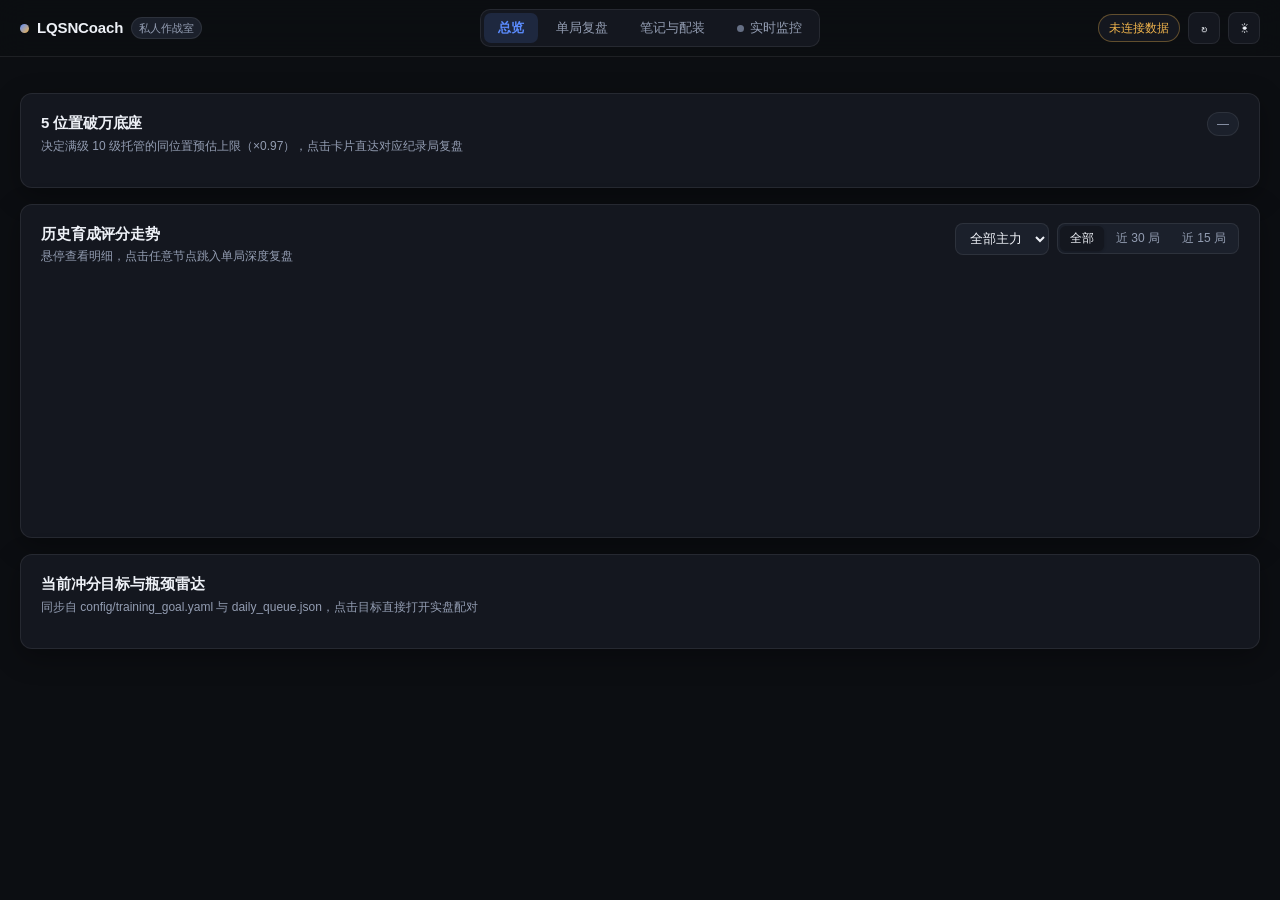
==== dashboard/index.html @ 4071986d "feat: initial public release of HoopCoach v0.10.1" ====
<!DOCTYPE html>
<html lang="zh-CN" data-theme="dark">
<head>
  <meta charset="UTF-8" />
  <meta name="viewport" content="width=device-width, initial-scale=1.0" />
  <meta name="color-scheme" content="dark light" />
  <script>
    (function () {
      try {
        var t = localStorage.getItem("lqsn_dash_theme_v1");
        if (t === "light" || t === "dark") {
          document.documentElement.setAttribute("data-theme", t);
        }
      } catch (_) {}
    })();
  </script>
  <title>LQSNCoach · 私人作战室</title>
  <link rel="icon" href="data:image/svg+xml,<svg xmlns='http://www.w3.org/2000/svg' viewBox='0 0 32 32'><circle cx='16' cy='16' r='14' fill='%235b8cff'/><text x='16' y='21' text-anchor='middle' font-size='16' fill='white'>🏀</text></svg>" />
  <link rel="stylesheet" href="css/style.css" />
</head>
<body>
  <header class="topbar">
    <div class="topbar-inner">
      <div class="brand">
        <span class="brand-dot" aria-hidden="true"></span>
        <span class="brand-title">LQSNCoach</span>
        <span class="brand-tag">私人作战室</span>
      </div>

      <nav class="main-nav" role="tablist" aria-label="主视图导航">
        <button class="nav-btn active" data-view="overview" role="tab" aria-selected="true" type="button">总览</button>
        <button class="nav-btn" data-view="runs" role="tab" aria-selected="false" type="button">单局复盘</button>
        <button class="nav-btn" data-view="box" role="tab" aria-selected="false" type="button">笔记与配装</button>
        <button class="nav-btn" data-view="live" role="tab" aria-selected="false" type="button">
          <span class="live-indicator" id="nav-live-dot"></span>实时监控
        </button>
      </nav>

      <div class="topbar-actions">
        <span class="conn-badge" id="conn-badge">连接中…</span>
        <button id="btn-refresh-all" class="icon-btn" type="button" title="重新加载本地归档与快照">↻</button>
        <button id="btn-theme" class="icon-btn" type="button" title="切换深色/浅色主题">☀</button>
      </div>
    </div>
  </header>

  <main class="container">
    <!-- ==================== 视图 1：总览 ==================== -->
    <section id="view-overview" class="view-panel active">
      <div class="kpi-grid" id="overview-kpis"></div>

      <section class="panel">
        <div class="panel-head">
          <div>
            <h2 class="panel-title">5 位置破万底座</h2>
            <p class="panel-sub">决定满级 10 级托管的同位置预估上限（×0.97），点击卡片直达对应纪录局复盘</p>
          </div>
          <span class="pill" id="pos-10k-summary">—</span>
        </div>
        <div class="pos-grid" id="overview-positions"></div>
      </section>

      <section class="panel">
        <div class="panel-head">
          <div>
            <h2 class="panel-title">历史育成评分走势</h2>
            <p class="panel-sub">悬停查看明细，点击任意节点跳入单局深度复盘</p>
          </div>
          <div class="head-controls">
            <select id="trend-char-filter" class="ctrl-select">
              <option value="">全部主力</option>
            </select>
            <div class="seg" id="trend-range-seg">
              <button type="button" class="seg-btn active" data-limit="0">全部</button>
              <button type="button" class="seg-btn" data-limit="30">近 30 局</button>
              <button type="button" class="seg-btn" data-limit="15">近 15 局</button>
            </div>
          </div>
        </div>
        <div class="chart-wrap" id="trend-chart-wrap">
          <div id="trend-chart"></div>
          <div id="trend-tooltip" class="chart-tooltip hidden"></div>
        </div>
      </section>

      <section class="panel">
        <div class="panel-head">
          <div>
            <h2 class="panel-title">当前冲分目标与瓶颈雷达</h2>
            <p class="panel-sub">同步自 config/training_goal.yaml 与 daily_queue.json，点击目标直接打开实盘配对</p>
          </div>
          <span class="panel-sub" id="overview-updated"></span>
        </div>
        <div id="overview-warnings"></div>
        <div class="goal-grid" id="overview-bottlenecks"></div>
      </section>
    </section>

    <!-- ==================== 视图 2：单局复盘 ==================== -->
    <section id="view-runs" class="view-panel">
      <div class="runs-layout">
        <aside class="panel runs-sidebar">
          <div class="sidebar-filters">
            <input id="run-search" class="ctrl-input" type="search" placeholder="搜主力、阵容或日期…" />
            <div class="filter-inline">
              <select id="run-char-filter" class="ctrl-select grow">
                <option value="">全部角色</option>
              </select>
              <label class="chk-pill">
                <input type="checkbox" id="run-only-10k" />
                <span>破万</span>
              </label>
            </div>
            <div class="compare-bar" id="compare-bar">
              <span class="hint" id="compare-hint">勾选 2 局可开启左右对比</span>
              <button id="btn-clear-compare" class="link-btn hidden" type="button">清空对比</button>
            </div>
          </div>
          <div class="runs-list" id="runs-list"></div>
        </aside>

        <div class="runs-main" id="runs-detail-area">
          <div class="panel empty-state">从左侧选择一局战绩开始复盘</div>
        </div>
      </div>
    </section>

    <!-- ==================== 视图 3：我的笔记库 & 实盘配装 ==================== -->
    <section id="view-box" class="view-panel">
      <section class="panel">
        <div class="panel-head">
          <div>
            <h2 class="panel-title">实盘开局配对器</h2>
            <p class="panel-sub">直接读取你本地抓到的自备笔记、好友可借笔记与 7 张自有 SSR 真实练度（调用 note_advisor / equipment_advisor 真值）</p>
          </div>
          <div class="head-controls">
            <select id="planner-char-select" class="ctrl-select"></select>
            <div class="seg" id="planner-mode-seg">
              <button type="button" class="seg-btn active" data-mode="score">冲评分</button>
              <button type="button" class="seg-btn" data-mode="pvp_22">PVP 2+2</button>
              <button type="button" class="seg-btn" data-mode="pvp_31">PVP 3+1</button>
            </div>
            <select id="planner-focus-select" class="ctrl-select">
              <option value="">无偏科</option>
              <option value="投射">偏投射</option>
              <option value="弹跳">偏弹跳</option>
              <option value="防守">偏防守</option>
              <option value="体能">偏体能</option>
              <option value="运控">偏运控</option>
              <option value="意识">偏意识</option>
            </select>
          </div>
        </div>

        <div id="planner-char-banner" class="char-banner"></div>

        <div class="planner-grid">
          <div class="planner-col">
            <div class="sub-head">
              <h3 class="sub-title">真实笔记配对</h3>
              <div class="seg" id="planner-note-tab">
                <button type="button" class="seg-btn active" data-ntab="borrow">含好友借用</button>
                <button type="button" class="seg-btn" data-ntab="own">纯自备</button>
                <button type="button" class="seg-btn" data-ntab="breeder">同位种马</button>
              </div>
            </div>
            <div id="planner-notes-body"></div>
          </div>

          <div class="planner-col">
            <div class="sub-head">
              <h3 class="sub-title">器材配装方案</h3>
              <div class="seg" id="planner-equip-tab">
                <button type="button" class="seg-btn active" data-etab="owned">实盘 4+借1</button>
                <button type="button" class="seg-btn" data-etab="bis">理论顶配</button>
              </div>
            </div>
            <div id="planner-equips-body"></div>
          </div>
        </div>
      </section>

      <section class="panel">
        <div class="panel-head">
          <div class="seg" id="box-sub-seg">
            <button type="button" class="seg-btn active" data-btab="gap">主力彩笔记缺口墙</button>
            <button type="button" class="seg-btn" data-btab="own_notes">我的自备笔记</button>
            <button type="button" class="seg-btn" data-btab="bor_notes">好友可借笔记</button>
            <button type="button" class="seg-btn" data-btab="equips">我的 SSR 器材池</button>
          </div>
          <div class="head-controls">
            <input id="box-search" class="ctrl-input" type="search" placeholder="筛选角色、好友或词条…" />
          </div>
        </div>
        <div id="box-sub-body"></div>
      </section>
    </section>

    <!-- ==================== 视图 4：后台挂机实时监控 ==================== -->
    <section id="view-live" class="view-panel">
      <section class="panel live-header-panel">
        <div class="live-status-row">
          <div class="live-status-left">
            <span class="status-dot" id="live-status-dot"></span>
            <div>
              <div class="live-status-title" id="live-status-label">正在连接实时日志…</div>
              <div class="panel-sub" id="live-status-meta">—</div>
            </div>
          </div>
          <div class="head-controls">
            <div class="proc-badges" id="live-proc-badges"></div>
            <div class="seg" id="live-poll-seg">
              <button type="button" class="seg-btn active" data-ms="2500">2.5s</button>
              <button type="button" class="seg-btn" data-ms="5000">5s</button>
              <button type="button" class="seg-btn" data-ms="0">暂停</button>
            </div>
            <button id="btn-live-now" class="action-btn" type="button">立即刷新</button>
          </div>
        </div>
      </section>

      <div id="live-main-body"></div>
    </section>
  </main>

  <script src="data/snapshot.js" defer></script>
  <script src="js/app.js" defer></script>
</body>
</html>
---- dashboard/css/style.css ----
/* ==========================================================================
   LQSNCoach 私人作战室 — 极简高可读数据仪表盘样式
   设计原则：克制留白、清晰层级、等宽数字对齐、低视觉疲劳
   ========================================================================== */

:root,
[data-theme="dark"] {
  --bg: #0c0e12;
  --surface: #14171f;
  --surface-2: #1b202b;
  --surface-hover: #222836;
  --border: rgba(255, 255, 255, 0.08);
  --border-strong: rgba(255, 255, 255, 0.16);
  --text: #eef1f7;
  --text-muted: #939db2;
  --text-dim: #656f84;
  --accent: #5b8cff;
  --accent-soft: rgba(91, 140, 255, 0.14);
  --green: #38c97a;
  --green-soft: rgba(56, 201, 122, 0.14);
  --gold: #f0b44c;
  --gold-soft: rgba(240, 180, 76, 0.16);
  --red: #ef6461;
  --red-soft: rgba(239, 100, 97, 0.15);
  --purple: #b484ff;
  --purple-soft: rgba(180, 132, 255, 0.15);
  --shadow: 0 8px 28px rgba(0, 0, 0, 0.32);
  --radius: 12px;
  --radius-sm: 8px;
}

[data-theme="light"] {
  --bg: #f4f6fa;
  --surface: #ffffff;
  --surface-2: #f0f3f8;
  --surface-hover: #e7ecf5;
  --border: rgba(15, 23, 42, 0.08);
  --border-strong: rgba(15, 23, 42, 0.16);
  --text: #111827;
  --text-muted: #526077;
  --text-dim: #8491a6;
  --accent: #3567e6;
  --accent-soft: rgba(53, 103, 230, 0.11);
  --green: #169c55;
  --green-soft: rgba(22, 156, 85, 0.12);
  --gold: #c68214;
  --gold-soft: rgba(198, 130, 20, 0.13);
  --red: #d94141;
  --red-soft: rgba(217, 65, 65, 0.12);
  --purple: #7c4ddb;
  --purple-soft: rgba(124, 77, 219, 0.12);
  --shadow: 0 4px 18px rgba(15, 23, 42, 0.06);
}

* {
  box-sizing: border-box;
}

html, body {
  margin: 0;
  padding: 0;
  background: var(--bg);
  color: var(--text);
  font-family: -apple-system, BlinkMacSystemFont, "Inter", "Noto Sans SC", "PingFang SC", "Microsoft YaHei", sans-serif;
  font-size: 14px;
  line-height: 1.5;
  -webkit-font-smoothing: antialiased;
}

.num, .kpi-val, .score-num, .stat-num, table td {
  font-variant-numeric: tabular-nums;
}

.hidden {
  display: none !important;
}

/* ---------- 顶部导航栏 ---------- */
.topbar {
  position: sticky;
  top: 0;
  z-index: 40;
  background: color-mix(in srgb, var(--bg) 86%, transparent);
  backdrop-filter: blur(14px);
  border-bottom: 1px solid var(--border);
}

.topbar-inner {
  max-width: 1360px;
  margin: 0 auto;
  padding: 0 20px;
  height: 56px;
  display: flex;
  align-items: center;
  justify-content: space-between;
  gap: 16px;
}

.brand {
  display: flex;
  align-items: center;
  gap: 8px;
  font-weight: 700;
  letter-spacing: -0.01em;
}

.brand-dot {
  width: 9px;
  height: 9px;
  border-radius: 50%;
  background: linear-gradient(135deg, var(--accent), var(--gold));
}

.brand-title {
  font-size: 15px;
}

.brand-tag {
  font-size: 11px;
  font-weight: 500;
  color: var(--text-muted);
  background: var(--surface-2);
  border: 1px solid var(--border);
  padding: 2px 7px;
  border-radius: 999px;
}

.main-nav {
  display: flex;
  align-items: center;
  gap: 4px;
  background: var(--surface);
  border: 1px solid var(--border);
  padding: 3px;
  border-radius: 10px;
}

.nav-btn {
  appearance: none;
  border: 0;
  background: transparent;
  color: var(--text-muted);
  font-size: 13px;
  font-weight: 500;
  padding: 6px 14px;
  border-radius: 7px;
  cursor: pointer;
  display: inline-flex;
  align-items: center;
  gap: 6px;
  transition: background 0.15s, color 0.15s;
}

.nav-btn:hover {
  color: var(--text);
  background: var(--surface-2);
}

.nav-btn.active {
  background: var(--accent-soft);
  color: var(--accent);
  font-weight: 600;
}

.live-indicator {
  width: 7px;
  height: 7px;
  border-radius: 50%;
  background: var(--text-dim);
}

.live-indicator.online {
  background: var(--green);
  box-shadow: 0 0 0 3px var(--green-soft);
}

.live-indicator.idle {
  background: var(--gold);
}

.topbar-actions {
  display: flex;
  align-items: center;
  gap: 8px;
}

.conn-badge {
  font-size: 12px;
  color: var(--text-muted);
  background: var(--surface);
  border: 1px solid var(--border);
  padding: 4px 10px;
  border-radius: 999px;
}

.conn-badge.ok {
  color: var(--green);
  border-color: color-mix(in srgb, var(--green) 35%, transparent);
}

.conn-badge.offline {
  color: var(--gold);
  border-color: color-mix(in srgb, var(--gold) 35%, transparent);
}

.icon-btn, .action-btn {
  appearance: none;
  border: 1px solid var(--border);
  background: var(--surface);
  color: var(--text);
  height: 32px;
  border-radius: 8px;
  cursor: pointer;
  font-size: 13px;
  transition: background 0.15s, border-color 0.15s;
}

.icon-btn {
  width: 32px;
  display: inline-flex;
  align-items: center;
  justify-content: center;
}

.action-btn {
  padding: 0 12px;
  font-weight: 500;
}

.icon-btn:hover, .action-btn:hover {
  background: var(--surface-hover);
  border-color: var(--border-strong);
}

/* ---------- 主容器与面板 ---------- */
.container {
  max-width: 1360px;
  margin: 0 auto;
  padding: 20px 20px 48px;
}

.view-panel {
  display: none;
  flex-direction: column;
  gap: 16px;
}

.view-panel.active {
  display: flex;
}

.panel {
  background: var(--surface);
  border: 1px solid var(--border);
  border-radius: var(--radius);
  padding: 18px 20px;
  box-shadow: var(--shadow);
}

.panel-head {
  display: flex;
  align-items: flex-start;
  justify-content: space-between;
  gap: 12px;
  flex-wrap: wrap;
  margin-bottom: 14px;
}

.panel-title {
  margin: 0;
  font-size: 15px;
  font-weight: 600;
  letter-spacing: -0.01em;
}

.panel-sub {
  margin: 2px 0 0;
  font-size: 12px;
  color: var(--text-muted);
}

.sub-head {
  display: flex;
  align-items: center;
  justify-content: space-between;
  gap: 10px;
  margin-bottom: 12px;
  flex-wrap: wrap;
}

.sub-title {
  margin: 0;
  font-size: 14px;
  font-weight: 600;
}

.head-controls {
  display: flex;
  align-items: center;
  gap: 8px;
  flex-wrap: wrap;
}

/* ---------- 控件 ---------- */
.ctrl-select, .ctrl-input {
  height: 32px;
  background: var(--surface-2);
  border: 1px solid var(--border);
  color: var(--text);
  border-radius: var(--radius-sm);
  padding: 0 10px;
  font-size: 13px;
  outline: none;
}

.ctrl-select:focus, .ctrl-input:focus {
  border-color: var(--accent);
}

.ctrl-input {
  min-width: 180px;
}

.grow {
  flex: 1;
  min-width: 0;
}

.seg {
  display: inline-flex;
  background: var(--surface-2);
  border: 1px solid var(--border);
  border-radius: var(--radius-sm);
  padding: 2px;
  gap: 2px;
}

.seg-btn {
  appearance: none;
  border: 0;
  background: transparent;
  color: var(--text-muted);
  font-size: 12px;
  font-weight: 500;
  padding: 4px 10px;
  border-radius: 6px;
  cursor: pointer;
}

.seg-btn:hover {
  color: var(--text);
}

.seg-btn.active {
  background: var(--surface);
  color: var(--text);
  box-shadow: 0 1px 3px rgba(0, 0, 0, 0.25);
}

.pill, .badge {
  display: inline-flex;
  align-items: center;
  gap: 4px;
  font-size: 12px;
  font-weight: 500;
  padding: 2px 9px;
  border-radius: 999px;
  background: var(--surface-2);
  color: var(--text-muted);
  border: 1px solid var(--border);
  white-space: nowrap;
}

.badge-green { background: var(--green-soft); color: var(--green); border-color: transparent; }
.badge-gold  { background: var(--gold-soft);  color: var(--gold);  border-color: transparent; }
.badge-red   { background: var(--red-soft);   color: var(--red);   border-color: transparent; }
.badge-blue  { background: var(--accent-soft); color: var(--accent); border-color: transparent; }
.badge-purple{ background: var(--purple-soft); color: var(--purple); border-color: transparent; }

.link-btn {
  appearance: none;
  border: 0;
  background: transparent;
  color: var(--accent);
  font-size: 12px;
  cursor: pointer;
  padding: 2px 4px;
}

.link-btn:hover {
  text-decoration: underline;
}

/* ---------- 头像与图标 ---------- */
.avatar {
  width: 36px;
  height: 36px;
  border-radius: 50%;
  object-fit: cover;
  background: var(--surface-2);
  border: 1px solid var(--border-strong);
  flex-shrink: 0;
}

.avatar-sm {
  width: 28px;
  height: 28px;
}

.avatar-lg {
  width: 48px;
  height: 48px;
}

.avatar-fallback {
  display: inline-flex;
  align-items: center;
  justify-content: center;
  font-size: 13px;
  font-weight: 700;
  color: var(--text-muted);
}

.equip-ico {
  width: 34px;
  height: 34px;
  border-radius: 8px;
  object-fit: cover;
  background: var(--surface-2);
  border: 1px solid var(--border);
  flex-shrink: 0;
}

/* ---------- 视图 1：KPI & 5 位置底座 & 趋势图 ---------- */
.kpi-grid {
  display: grid;
  grid-template-columns: repeat(4, minmax(0, 1fr));
  gap: 14px;
}

.kpi-card {
  background: var(--surface);
  border: 1px solid var(--border);
  border-radius: var(--radius);
  padding: 16px 18px;
}

.kpi-label {
  font-size: 12px;
  color: var(--text-muted);
  margin-bottom: 6px;
}

.kpi-val {
  font-size: 26px;
  font-weight: 700;
  letter-spacing: -0.02em;
  line-height: 1.15;
}

.kpi-foot {
  margin-top: 6px;
  font-size: 12px;
  color: var(--text-muted);
  display: flex;
  align-items: center;
  gap: 6px;
  flex-wrap: wrap;
}

.pos-grid {
  display: grid;
  grid-template-columns: repeat(5, minmax(0, 1fr));
  gap: 12px;
}

.pos-card {
  background: var(--surface-2);
  border: 1px solid var(--border);
  border-radius: 10px;
  padding: 13px 14px;
  cursor: pointer;
  transition: transform 0.14s, border-color 0.14s, background 0.14s;
}

.pos-card:hover {
  transform: translateY(-1px);
  border-color: var(--border-strong);
  background: var(--surface-hover);
}

.pos-card.is-10k {
  border-color: color-mix(in srgb, var(--green) 32%, transparent);
}

.pos-card.need-10k {
  border-color: color-mix(in srgb, var(--gold) 45%, transparent);
}

.pos-top {
  display: flex;
  align-items: center;
  justify-content: space-between;
  margin-bottom: 10px;
}

.pos-code {
  font-size: 13px;
  font-weight: 700;
}

.pos-who {
  display: flex;
  align-items: center;
  gap: 10px;
  margin-bottom: 10px;
}

.pos-score {
  font-size: 20px;
  font-weight: 700;
  line-height: 1.1;
}

.pos-name {
  font-size: 12px;
  color: var(--text-muted);
}

.pos-bar {
  height: 5px;
  border-radius: 999px;
  background: var(--border);
  overflow: hidden;
  margin-bottom: 7px;
}

.pos-bar-fill {
  height: 100%;
  border-radius: 999px;
  background: var(--green);
}

.pos-card.need-10k .pos-bar-fill {
  background: var(--gold);
}

.pos-foot {
  font-size: 11px;
  color: var(--text-muted);
  display: flex;
  justify-content: space-between;
}

/* SVG 折线图 */
.chart-wrap {
  position: relative;
  width: 100%;
  min-height: 240px;
}

.chart-wrap svg {
  width: 100%;
  height: 245px;
  display: block;
}

.chart-tooltip {
  position: absolute;
  pointer-events: none;
  z-index: 20;
  background: var(--surface);
  border: 1px solid var(--border-strong);
  border-radius: 9px;
  padding: 8px 11px;
  font-size: 12px;
  box-shadow: var(--shadow);
  min-width: 155px;
}

/* 冲分目标卡 */
.goal-grid {
  display: grid;
  grid-template-columns: repeat(auto-fill, minmax(290px, 1fr));
  gap: 12px;
}

.goal-card {
  background: var(--surface-2);
  border: 1px solid var(--border);
  border-radius: 10px;
  padding: 14px;
  cursor: pointer;
  transition: border-color 0.15s, background 0.15s;
}

.goal-card:hover {
  border-color: var(--accent);
  background: var(--surface-hover);
}

.goal-head {
  display: flex;
  align-items: center;
  gap: 10px;
  margin-bottom: 10px;
}

.goal-title {
  font-weight: 600;
  font-size: 14px;
  display: flex;
  align-items: center;
  gap: 6px;
}

.goal-meta {
  font-size: 12px;
  color: var(--text-muted);
}

.goal-progress-row {
  display: flex;
  justify-content: space-between;
  font-size: 12px;
  margin-bottom: 5px;
}

.goal-note {
  margin-top: 8px;
  font-size: 12px;
  color: var(--text-muted);
  line-height: 1.45;
}

.warn-banner {
  background: var(--gold-soft);
  color: var(--gold);
  border-radius: 8px;
  padding: 8px 12px;
  font-size: 12px;
  margin-bottom: 12px;
}

/* ---------- 视图 2：单局复盘 & 双局对比 ---------- */
.runs-layout {
  display: grid;
  grid-template-columns: 330px minmax(0, 1fr);
  gap: 16px;
  align-items: start;
}

.runs-sidebar {
  padding: 14px;
  position: sticky;
  top: 72px;
  max-height: calc(100vh - 92px);
  display: flex;
  flex-direction: column;
  gap: 10px;
}

.sidebar-filters {
  display: flex;
  flex-direction: column;
  gap: 8px;
}

.sidebar-filters .ctrl-input {
  width: 100%;
  min-width: 0;
}

.filter-inline {
  display: flex;
  gap: 8px;
  align-items: center;
}

.chk-pill {
  display: inline-flex;
  align-items: center;
  gap: 5px;
  height: 32px;
  padding: 0 10px;
  background: var(--surface-2);
  border: 1px solid var(--border);
  border-radius: var(--radius-sm);
  font-size: 12px;
  cursor: pointer;
  white-space: nowrap;
}

.compare-bar {
  display: flex;
  align-items: center;
  justify-content: space-between;
  font-size: 12px;
  color: var(--text-muted);
  padding: 4px 2px 0;
}

.runs-list {
  overflow-y: auto;
  display: flex;
  flex-direction: column;
  gap: 5px;
  padding-right: 2px;
}

.run-item {
  display: flex;
  align-items: center;
  gap: 9px;
  padding: 9px 10px;
  border-radius: 9px;
  background: transparent;
  border: 1px solid transparent;
  cursor: pointer;
  transition: background 0.12s, border-color 0.12s;
}

.run-item:hover {
  background: var(--surface-2);
}

.run-item.active {
  background: var(--accent-soft);
  border-color: color-mix(in srgb, var(--accent) 45%, transparent);
}

.run-item-info {
  flex: 1;
  min-width: 0;
}

.run-item-top {
  display: flex;
  align-items: baseline;
  justify-content: space-between;
  gap: 6px;
}

.run-item-name {
  font-weight: 600;
  font-size: 13px;
  white-space: nowrap;
  overflow: hidden;
  text-overflow: ellipsis;
}

.run-item-score {
  font-weight: 700;
  font-size: 14px;
}

.run-item-score.is-10k {
  color: var(--gold);
}

.run-item-sub {
  font-size: 11px;
  color: var(--text-muted);
  display: flex;
  justify-content: space-between;
  margin-top: 2px;
}

.runs-main {
  display: flex;
  flex-direction: column;
  gap: 14px;
  min-width: 0;
}

.run-hero {
  display: flex;
  align-items: center;
  justify-content: space-between;
  gap: 16px;
  flex-wrap: wrap;
}

.run-hero-left {
  display: flex;
  align-items: center;
  gap: 14px;
}

.run-hero-score {
  font-size: 32px;
  font-weight: 800;
  letter-spacing: -0.03em;
  line-height: 1;
}

.run-hero-score.is-10k {
  color: var(--gold);
}

.metric-strip {
  display: grid;
  grid-template-columns: repeat(auto-fit, minmax(130px, 1fr));
  gap: 10px;
  margin-top: 14px;
}

.metric-box {
  background: var(--surface-2);
  border: 1px solid var(--border);
  border-radius: 9px;
  padding: 10px 12px;
}

.metric-box-label {
  font-size: 11px;
  color: var(--text-muted);
}

.metric-box-val {
  font-size: 16px;
  font-weight: 700;
  margin-top: 2px;
}

/* 六维双轨进度条 */
.stats-grid {
  display: grid;
  grid-template-columns: repeat(2, minmax(0, 1fr));
  gap: 12px 18px;
}

.stat-row {
  display: flex;
  flex-direction: column;
  gap: 5px;
}

.stat-row-top {
  display: flex;
  align-items: baseline;
  justify-content: space-between;
  font-size: 13px;
}

.stat-label {
  font-weight: 600;
  display: inline-flex;
  align-items: center;
  gap: 6px;
}

.stat-track {
  height: 7px;
  border-radius: 999px;
  background: var(--surface-2);
  overflow: hidden;
}

.stat-fill {
  height: 100%;
  border-radius: 999px;
  background: var(--accent);
}

.stat-fill.capped { background: var(--gold); }
.stat-fill.short  { background: var(--red); }
.stat-fill.high   { background: var(--green); }

.equip-chip-row {
  display: flex;
  flex-wrap: wrap;
  gap: 8px;
  margin-top: 12px;
}

.equip-chip {
  display: inline-flex;
  align-items: center;
  gap: 7px;
  background: var(--surface-2);
  border: 1px solid var(--border);
  border-radius: 8px;
  padding: 5px 10px 5px 6px;
  font-size: 12px;
}

/* 表格 */
.table-wrap {
  overflow-x: auto;
}

table.data-table {
  width: 100%;
  border-collapse: collapse;
  font-size: 13px;
}

table.data-table th {
  text-align: left;
  font-size: 11px;
  font-weight: 600;
  color: var(--text-muted);
  padding: 8px 10px;
  border-bottom: 1px solid var(--border);
  white-space: nowrap;
}

table.data-table td {
  padding: 9px 10px;
  border-bottom: 1px solid var(--border);
  vertical-align: middle;
}

table.data-table tbody tr:last-child td {
  border-bottom: 0;
}

table.data-table tbody tr:hover {
  background: color-mix(in srgb, var(--surface-2) 65%, transparent);
}

.diff-pos { color: var(--green); font-weight: 600; }
.diff-neg { color: var(--red); font-weight: 600; }

/* 折叠时间线 */
details.fold-block {
  border-top: 1px solid var(--border);
  padding-top: 12px;
  margin-top: 12px;
}

details.fold-block summary {
  cursor: pointer;
  font-size: 13px;
  font-weight: 600;
  color: var(--text-muted);
  user-select: none;
}

details.fold-block summary:hover {
  color: var(--text);
}

/* ---------- 视图 3：实盘笔记 & 配装 ---------- */
.char-banner {
  display: flex;
  align-items: center;
  justify-content: space-between;
  gap: 12px;
  flex-wrap: wrap;
  background: var(--surface-2);
  border: 1px solid var(--border);
  border-radius: 10px;
  padding: 12px 14px;
  margin-bottom: 16px;
}

.char-banner-left {
  display: flex;
  align-items: center;
  gap: 12px;
}

.planner-grid {
  display: grid;
  grid-template-columns: minmax(0, 1.15fr) minmax(0, 1fr);
  gap: 18px;
}

.combo-list {
  display: flex;
  flex-direction: column;
  gap: 10px;
}

.combo-card {
  background: var(--surface-2);
  border: 1px solid var(--border);
  border-radius: 10px;
  padding: 12px 14px;
}

.combo-head {
  display: flex;
  align-items: center;
  justify-content: space-between;
  gap: 8px;
  margin-bottom: 9px;
  flex-wrap: wrap;
}

.combo-pair {
  display: grid;
  grid-template-columns: repeat(2, minmax(0, 1fr));
  gap: 8px;
}

.note-mini {
  background: var(--surface);
  border: 1px solid var(--border);
  border-radius: 8px;
  padding: 8px 10px;
  display: flex;
  gap: 9px;
  align-items: flex-start;
}

.note-mini-body {
  min-width: 0;
  flex: 1;
}

.note-mini-title {
  font-size: 13px;
  font-weight: 600;
  display: flex;
  align-items: center;
  gap: 5px;
  flex-wrap: wrap;
}

.note-mini-sub {
  font-size: 11px;
  color: var(--text-muted);
  margin-top: 3px;
  line-height: 1.4;
}

.equip-loadout-list {
  display: flex;
  flex-direction: column;
  gap: 8px;
}

.equip-row-card {
  background: var(--surface-2);
  border: 1px solid var(--border);
  border-radius: 10px;
  padding: 10px 12px;
  display: flex;
  align-items: center;
  gap: 11px;
}

.equip-row-card.borrow {
  border-color: color-mix(in srgb, var(--gold) 45%, transparent);
}

.equip-row-info {
  flex: 1;
  min-width: 0;
}

.equip-row-title {
  font-weight: 600;
  font-size: 13px;
  display: flex;
  align-items: center;
  gap: 6px;
  flex-wrap: wrap;
}

.equip-row-sub {
  font-size: 12px;
  color: var(--text-muted);
  margin-top: 2px;
}

/* 彩笔记缺口墙 */
.gap-pos-group {
  margin-bottom: 16px;
}

.gap-pos-group:last-child {
  margin-bottom: 0;
}

.gap-pos-label {
  font-size: 12px;
  font-weight: 700;
  color: var(--text-muted);
  margin-bottom: 8px;
}

.gap-grid {
  display: grid;
  grid-template-columns: repeat(auto-fill, minmax(175px, 1fr));
  gap: 9px;
}

.gap-card {
  display: flex;
  align-items: center;
  gap: 9px;
  padding: 9px 10px;
  border-radius: 9px;
  background: var(--surface-2);
  border: 1px solid var(--border);
  cursor: pointer;
  transition: border-color 0.14s, background 0.14s;
}

.gap-card:hover {
  border-color: var(--accent);
  background: var(--surface-hover);
}

.gap-card.has-rainbow {
  border-color: color-mix(in srgb, var(--purple) 45%, transparent);
}

.gap-card.no-note {
  opacity: 0.78;
}

/* ---------- 视图 4：实时监控 ---------- */
.live-header-panel {
  padding: 14px 18px;
}

.live-status-row {
  display: flex;
  align-items: center;
  justify-content: space-between;
  gap: 12px;
  flex-wrap: wrap;
}

.live-status-left {
  display: flex;
  align-items: center;
  gap: 12px;
}

.status-dot {
  width: 11px;
  height: 11px;
  border-radius: 50%;
  background: var(--text-dim);
  flex-shrink: 0;
}

.status-dot.running {
  background: var(--green);
  box-shadow: 0 0 0 5px var(--green-soft);
}

.status-dot.lobby, .status-dot.settlement {
  background: var(--gold);
  box-shadow: 0 0 0 4px var(--gold-soft);
}

.live-status-title {
  font-size: 15px;
  font-weight: 700;
}

.proc-badges {
  display: flex;
  gap: 6px;
  flex-wrap: wrap;
}

.live-grid {
  display: grid;
  grid-template-columns: minmax(0, 1.15fr) minmax(0, 1fr);
  gap: 16px;
}

.stamina-bar {
  height: 10px;
  border-radius: 999px;
  background: var(--surface-2);
  overflow: hidden;
  margin-top: 6px;
}

.stamina-fill {
  height: 100%;
  border-radius: 999px;
  background: var(--green);
  transition: width 0.25s ease;
}

.stamina-fill.warn { background: var(--gold); }
.stamina-fill.low  { background: var(--red); }

.advice-callout {
  background: var(--accent-soft);
  border: 1px solid color-mix(in srgb, var(--accent) 35%, transparent);
  border-radius: 10px;
  padding: 12px 14px;
  font-size: 13px;
  line-height: 1.5;
}

.log-console {
  background: #090b0f;
  color: #b7c2d6;
  border: 1px solid var(--border);
  border-radius: 9px;
  padding: 12px;
  font-family: ui-monospace, SFMono-Regular, Menlo, Monaco, Consolas, monospace;
  font-size: 11.5px;
  line-height: 1.55;
  max-height: 240px;
  overflow-y: auto;
  white-space: pre-wrap;
  word-break: break-all;
}

.empty-state {
  text-align: center;
  padding: 36px 20px;
  color: var(--text-muted);
}

/* ---------- 响应式 ---------- */
@media (max-width: 1080px) {
  .kpi-grid { grid-template-columns: repeat(2, minmax(0, 1fr)); }
  .pos-grid { grid-template-columns: repeat(3, minmax(0, 1fr)); }
  .runs-layout { grid-template-columns: 1fr; }
  .runs-sidebar { position: static; max-height: 360px; }
  .planner-grid, .live-grid { grid-template-columns: 1fr; }
}

@media (max-width: 680px) {
  .pos-grid { grid-template-columns: repeat(2, minmax(0, 1fr)); }
  .stats-grid, .combo-pair { grid-template-columns: 1fr; }
  .brand-tag, .conn-badge { display: none; }
}
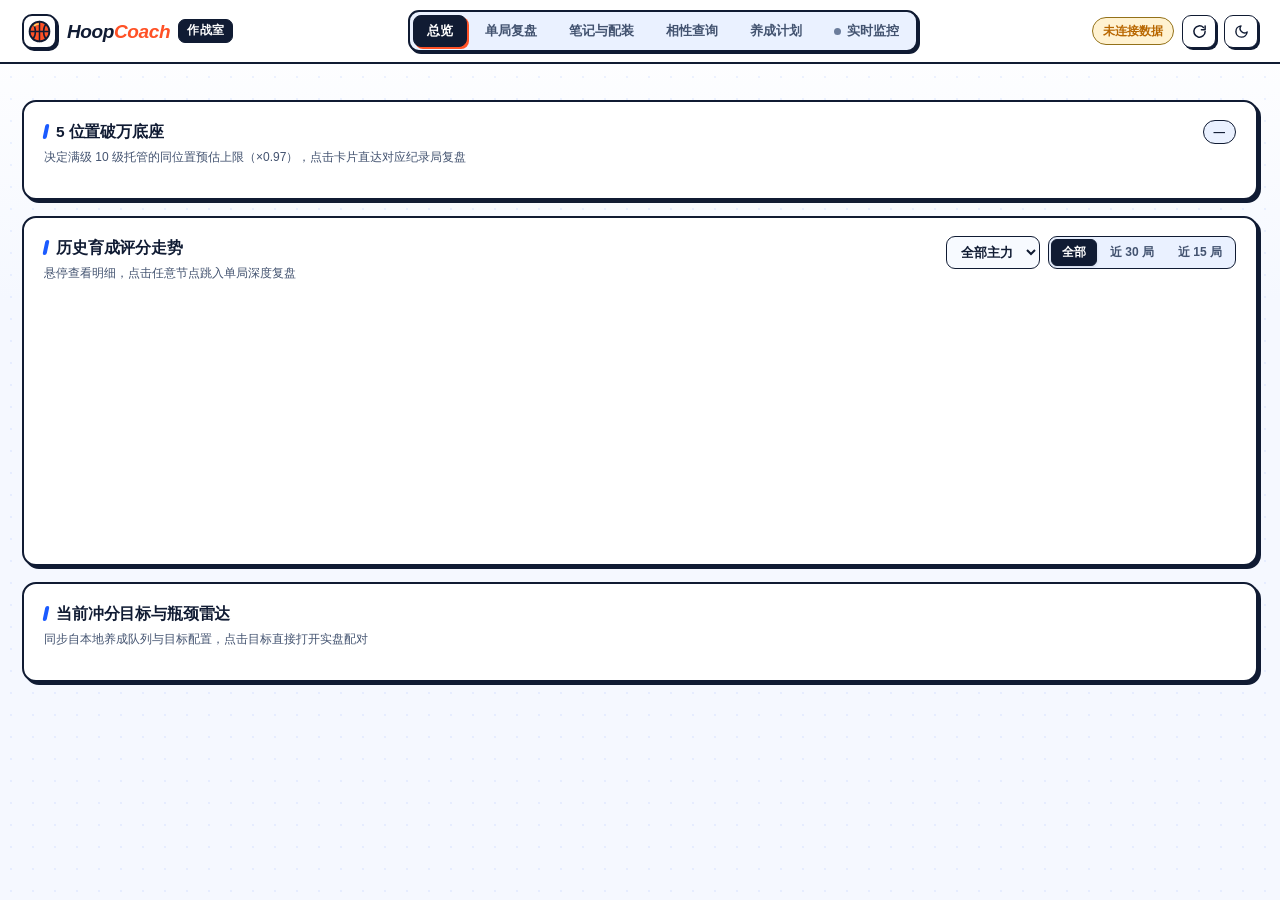
==== commit 17764e21: "release: v0.11.0 ### 🎨 全套二次元校园篮球番 UI 焕新 - **游戏内贴身角标 HUD**：全新漫画贴纸风格（墨蓝描边 + 轻硬阴影 + 运动色板），顶栏随当前主练角色自动切换" ====
--- a/dashboard/index.html
+++ b/dashboard/index.html
@@ -1,36 +1,50 @@
 <!DOCTYPE html>
-<html lang="zh-CN" data-theme="dark">
+<html lang="zh-CN" data-theme="light">
 <head>
   <meta charset="UTF-8" />
   <meta name="viewport" content="width=device-width, initial-scale=1.0" />
-  <meta name="color-scheme" content="dark light" />
+  <meta name="color-scheme" content="light dark" />
   <script>
     (function () {
       try {
         var t = localStorage.getItem("lqsn_dash_theme_v1");
         if (t === "light" || t === "dark") {
           document.documentElement.setAttribute("data-theme", t);
+        } else {
+          document.documentElement.setAttribute("data-theme", "light");
         }
       } catch (_) {}
     })();
   </script>
-  <title>LQSNCoach · 私人作战室</title>
-  <link rel="icon" href="data:image/svg+xml,<svg xmlns='http://www.w3.org/2000/svg' viewBox='0 0 32 32'><circle cx='16' cy='16' r='14' fill='%235b8cff'/><text x='16' y='21' text-anchor='middle' font-size='16' fill='white'>🏀</text></svg>" />
+  <title>HoopCoach 作战室</title>
+  <link rel="icon" href="data:image/svg+xml,%3Csvg xmlns='http://www.w3.org/2000/svg' viewBox='0 0 36 36'%3E%3Crect x='2' y='2' width='32' height='32' rx='9' fill='%23ffffff' stroke='%23101b33' stroke-width='2.5'/%3E%3Ccircle cx='18' cy='18' r='11.5' fill='%23ff5126' stroke='%23101b33' stroke-width='2.2'/%3E%3Cpath d='M18 6.5V29.5M6.5 18H29.5M10.8 9.8C14.2 13 14.2 23 10.8 26.2M25.2 9.8C21.8 13 21.8 23 25.2 26.2' fill='none' stroke='%23101b33' stroke-width='1.8' stroke-linecap='round'/%3E%3C/svg%3E" />
   <link rel="stylesheet" href="css/style.css" />
 </head>
 <body>
   <header class="topbar">
     <div class="topbar-inner">
       <div class="brand">
-        <span class="brand-dot" aria-hidden="true"></span>
-        <span class="brand-title">LQSNCoach</span>
-        <span class="brand-tag">私人作战室</span>
+        <span class="brand-logo" aria-hidden="true">
+          <svg viewBox="0 0 36 36" fill="none" xmlns="http://www.w3.org/2000/svg">
+            <circle cx="18" cy="18" r="13.2" fill="#FF5126" stroke="#101B33" stroke-width="2.4" />
+            <path d="M18 4.8V31.2M4.8 18H31.2" stroke="#101B33" stroke-width="2" stroke-linecap="round" />
+            <path d="M9.4 8.4C13.6 12.4 13.6 23.6 9.4 27.6" stroke="#101B33" stroke-width="2" stroke-linecap="round" />
+            <path d="M26.6 8.4C22.4 12.4 22.4 23.6 26.6 27.6" stroke="#101B33" stroke-width="2" stroke-linecap="round" />
+            <path d="M11 10.2C12.6 8.7 14.6 7.9 16.4 7.9" stroke="#FFD166" stroke-width="2.1" stroke-linecap="round" />
+          </svg>
+        </span>
+        <span class="brand-text">
+          <span class="brand-title">Hoop<span>Coach</span></span>
+          <span class="brand-tag">作战室</span>
+        </span>
       </div>
 
       <nav class="main-nav" role="tablist" aria-label="主视图导航">
         <button class="nav-btn active" data-view="overview" role="tab" aria-selected="true" type="button">总览</button>
         <button class="nav-btn" data-view="runs" role="tab" aria-selected="false" type="button">单局复盘</button>
         <button class="nav-btn" data-view="box" role="tab" aria-selected="false" type="button">笔记与配装</button>
+        <button class="nav-btn" data-view="compat" role="tab" aria-selected="false" type="button">相性查询</button>
+        <button class="nav-btn" data-view="plans" role="tab" aria-selected="false" type="button">养成计划</button>
         <button class="nav-btn" data-view="live" role="tab" aria-selected="false" type="button">
           <span class="live-indicator" id="nav-live-dot"></span>实时监控
         </button>
@@ -38,8 +52,13 @@
 
       <div class="topbar-actions">
         <span class="conn-badge" id="conn-badge">连接中…</span>
-        <button id="btn-refresh-all" class="icon-btn" type="button" title="重新加载本地归档与快照">↻</button>
-        <button id="btn-theme" class="icon-btn" type="button" title="切换深色/浅色主题">☀</button>
+        <button id="btn-refresh-all" class="icon-btn" type="button" title="重新加载本地归档与快照" aria-label="重新加载本地归档与快照">
+          <svg width="15" height="15" viewBox="0 0 24 24" fill="none" stroke="currentColor" stroke-width="2.4" stroke-linecap="round" stroke-linejoin="round" aria-hidden="true">
+            <path d="M21 12a9 9 0 1 1-2.64-6.36" />
+            <polyline points="21 3 21 9 15 9" />
+          </svg>
+        </button>
+        <button id="btn-theme" class="icon-btn" type="button" title="切换深色/浅色主题" aria-label="切换深色/浅色主题"></button>
       </div>
     </div>
   </header>
@@ -87,7 +106,7 @@
         <div class="panel-head">
           <div>
             <h2 class="panel-title">当前冲分目标与瓶颈雷达</h2>
-            <p class="panel-sub">同步自 config/training_goal.yaml 与 daily_queue.json，点击目标直接打开实盘配对</p>
+            <p class="panel-sub">同步自本地养成队列与目标配置，点击目标直接打开实盘配对</p>
           </div>
           <span class="panel-sub" id="overview-updated"></span>
         </div>
@@ -131,10 +150,11 @@
         <div class="panel-head">
           <div>
             <h2 class="panel-title">实盘开局配对器</h2>
-            <p class="panel-sub">直接读取你本地抓到的自备笔记、好友可借笔记与 7 张自有 SSR 真实练度（调用 note_advisor / equipment_advisor 真值）</p>
+            <p class="panel-sub">基于本地自备笔记、好友可借笔记与自有 SSR 器材练度，实时计算最优开局组合</p>
           </div>
           <div class="head-controls">
             <select id="planner-char-select" class="ctrl-select"></select>
+            <button id="btn-planner-quick-pick" class="action-btn" type="button" title="打开极速头像/拼音选人浮层">▸ 速选</button>
             <div class="seg" id="planner-mode-seg">
               <button type="button" class="seg-btn active" data-mode="score">冲评分</button>
               <button type="button" class="seg-btn" data-mode="pvp_22">PVP 2+2</button>
@@ -196,7 +216,60 @@
       </section>
     </section>
 
-    <!-- ==================== 视图 4：后台挂机实时监控 ==================== -->
+    <!-- ==================== 视图 4：笔记相性查询与沙盒 ==================== -->
+    <section id="view-compat" class="view-panel">
+      <section class="panel">
+        <div class="panel-head">
+          <div>
+            <h2 class="panel-title">笔记相性试算沙盒（A + B ➔ 主力 C）</h2>
+            <p class="panel-sub">点任意槽位支持中文 / 拼音首字母 / 位置 / 学校极速秒搜，也可直接带入你本地的自备与好友真实笔记</p>
+          </div>
+          <div class="head-controls">
+            <button id="btn-compat-autofill" class="action-btn action-btn-primary" type="button">★ 填手头最优</button>
+            <button id="btn-compat-swap" class="action-btn" type="button" title="互换笔记槽位 A 与 B">⇄ 互换</button>
+            <button id="btn-compat-clear" class="action-btn" type="button">清空 A/B</button>
+          </div>
+        </div>
+
+        <div class="compat-sandbox-grid" id="compat-sandbox-slots"></div>
+        <div class="compat-result-bar" id="compat-result-bar"></div>
+      </section>
+
+      <section class="panel">
+        <div class="panel-head">
+          <div class="seg" id="compat-mode-seg">
+            <button type="button" class="seg-btn active" data-cmode="forward">◆ 正查：谁最搭当前主力</button>
+            <button type="button" class="seg-btn" data-cmode="reverse">▸ 反查：单笔记 / 角色激活谁</button>
+            <button type="button" class="seg-btn" data-cmode="breeding">★ 黄金三角 &amp; 刷笔记枢纽</button>
+          </div>
+          <span class="panel-sub" id="compat-mode-hint">点击卡片智能填入沙盒槽位，省去下拉翻找</span>
+        </div>
+
+        <div id="compat-workspace-body"></div>
+      </section>
+    </section>
+
+    <!-- ==================== 视图 4.5：养成计划与专题攻略 ==================== -->
+    <section id="view-plans" class="view-panel">
+      <div class="plans-layout">
+        <aside class="panel plans-sidebar">
+          <div class="panel-head" style="margin-bottom:10px">
+            <div>
+              <h2 class="panel-title">计划与攻略目录</h2>
+              <p class="panel-sub">自动收录本地养成计划与专题攻略</p>
+            </div>
+            <span class="pill" id="plans-count-pill">0 份</span>
+          </div>
+          <div class="plans-list" id="plans-list"></div>
+        </aside>
+
+        <div class="plans-main" id="plans-detail-area">
+          <div class="panel empty-state">从左侧选择一份养成计划或攻略开始查阅</div>
+        </div>
+      </div>
+    </section>
+
+    <!-- ==================== 视图 5：后台挂机实时监控 ==================== -->
     <section id="view-live" class="view-panel">
       <section class="panel live-header-panel">
         <div class="live-status-row">
@@ -223,6 +296,33 @@
     </section>
   </main>
 
+  <!-- ==================== 全局极速选人 / 选笔记浮层 ==================== -->
+  <div id="compat-picker-modal" class="modal-backdrop hidden" role="dialog" aria-modal="true" aria-labelledby="picker-modal-title">
+    <div class="modal-dialog">
+      <div class="modal-head">
+        <div>
+          <h3 class="panel-title" id="picker-modal-title">极速选人</h3>
+          <p class="panel-sub" id="picker-modal-sub">支持中文名、简称、拼音首字母（如 lgs / st / zq）、位置（PF）或学校名，按 Enter 秒选首项</p>
+        </div>
+        <button id="btn-picker-close" class="icon-btn" type="button" title="关闭 (Esc)">✕</button>
+      </div>
+
+      <div class="picker-toolbar">
+        <div class="picker-top-row">
+          <div class="seg hidden" id="picker-source-seg">
+            <button type="button" class="seg-btn active" data-psrc="chars">全部角色</button>
+            <button type="button" class="seg-btn" data-psrc="own">我的自备笔记</button>
+            <button type="button" class="seg-btn" data-psrc="borrow">好友可借笔记</button>
+          </div>
+          <input id="picker-search-input" class="ctrl-input grow" type="search" placeholder="输入姓名 / 拼音首字母 / 学校 / 位置，按 Enter 选中第一个…" autocomplete="off" />
+        </div>
+        <div class="picker-filter-row" id="picker-filter-row"></div>
+      </div>
+
+      <div class="picker-body" id="picker-body"></div>
+    </div>
+  </div>
+
   <script src="data/snapshot.js" defer></script>
   <script src="js/app.js" defer></script>
 </body>
--- a/dashboard/css/style.css
+++ b/dashboard/css/style.css
@@ -1,55 +1,154 @@
 /* ==========================================================================
-   LQSNCoach 私人作战室 — 极简高可读数据仪表盘样式
-   设计原则：克制留白、清晰层级、等宽数字对齐、低视觉疲劳
+   HoopCoach 作战室 — 日系校园篮球番 × 克制漫画硬边数据面板样式
+   默认亮色主题（画纸奶白 + 墨蓝细框 + 轻硬阴影）+ 精致海军蓝护眼暗色主题
    ========================================================================== */
 
 :root,
+[data-theme="light"] {
+  /* 基础画纸与表面 */
+  --bg: #f5f8ff;
+  --bg-pattern:
+    radial-gradient(rgba(27, 92, 255, 0.07) 1.1px, transparent 1.1px),
+    linear-gradient(180deg, #ffffff 0%, #f5f8ff 300px);
+  --surface: #ffffff;
+  --surface-2: #eaf1ff;
+  --surface-3: #f7faff;
+  --surface-hover: #dfebff;
+  --topbar-bg: rgba(255, 255, 255, 0.92);
+
+  /* 墨蓝描边与文字层级 */
+  --ink: #101b33;
+  --text: #101b33;
+  --text-muted: #435370;
+  --text-dim: #6c7d9c;
+  --border: rgba(16, 27, 51, 0.14);
+  --border-strong: #101b33;
+  --card-border: 2px solid #101b33;
+  --card-shadow: 3px 3px 0 #101b33;
+  --card-shadow-sm: 2px 2px 0 #101b33;
+  --subcard-border: 1.5px solid rgba(16, 27, 51, 0.22);
+
+  /* 运动番主色板 */
+  --accent: #1b5bff;
+  --accent-deep: #1139a6;
+  --sky: #22a7ff;
+  --accent-soft: rgba(27, 92, 255, 0.11);
+
+  --orange: #ff5126;
+  --orange-deep: #e03a12;
+  --orange-soft: rgba(255, 81, 38, 0.12);
+
+  --gold: #ffb703;
+  --gold-text: #b86700;
+  --gold-soft: rgba(255, 183, 3, 0.18);
+  --gold-grad: linear-gradient(135deg, #ff8a00 0%, #ffb703 100%);
+  --champ-bg: #fffdf5;
+
+  --green: #0e9f72;
+  --mint: #12b886;
+  --green-soft: rgba(18, 184, 134, 0.13);
+
+  --red: #e02c4b;
+  --berry: #f03e5a;
+  --red-soft: rgba(240, 62, 90, 0.12);
+
+  --purple: #7c3aed;
+  --purple-soft: rgba(124, 58, 237, 0.11);
+
+  /* 图表专用高对比色 */
+  --chart-grid: rgba(16, 27, 51, 0.11);
+  --chart-axis: #526485;
+  --chart-line: #1b5bff;
+  --chart-grad-top: rgba(27, 92, 255, 0.22);
+  --chart-grad-bot: rgba(27, 92, 255, 0.02);
+  --chart-dot-stroke: #ffffff;
+  --chart-10k-line: #e68a00;
+  --chart-10k-label: #b86700;
+  --chart-10k-dot: #ff8a00;
+  --chart-10k-dot-stroke: #101b33;
+  --chart-10k-pill-bg: #fff4d1;
+
+  --console-bg: #111b31;
+  --console-text: #dce7ff;
+
+  --nav-active-bg: #101b33;
+  --nav-active-text: #ffffff;
+  --nav-active-shadow: 2px 2px 0 #ff5126;
+
+  --shadow: 3px 3px 0 #101b33;
+  --radius: 14px;
+  --radius-sm: 9px;
+}
+
 [data-theme="dark"] {
-  --bg: #0c0e12;
-  --surface: #14171f;
-  --surface-2: #1b202b;
-  --surface-hover: #222836;
-  --border: rgba(255, 255, 255, 0.08);
-  --border-strong: rgba(255, 255, 255, 0.16);
-  --text: #eef1f7;
-  --text-muted: #939db2;
-  --text-dim: #656f84;
-  --accent: #5b8cff;
-  --accent-soft: rgba(91, 140, 255, 0.14);
-  --green: #38c97a;
-  --green-soft: rgba(56, 201, 122, 0.14);
-  --gold: #f0b44c;
-  --gold-soft: rgba(240, 180, 76, 0.16);
-  --red: #ef6461;
-  --red-soft: rgba(239, 100, 97, 0.15);
-  --purple: #b484ff;
-  --purple-soft: rgba(180, 132, 255, 0.15);
-  --shadow: 0 8px 28px rgba(0, 0, 0, 0.32);
-  --radius: 12px;
-  --radius-sm: 8px;
-}
-
-[data-theme="light"] {
-  --bg: #f4f6fa;
-  --surface: #ffffff;
-  --surface-2: #f0f3f8;
-  --surface-hover: #e7ecf5;
-  --border: rgba(15, 23, 42, 0.08);
-  --border-strong: rgba(15, 23, 42, 0.16);
-  --text: #111827;
-  --text-muted: #526077;
-  --text-dim: #8491a6;
-  --accent: #3567e6;
-  --accent-soft: rgba(53, 103, 230, 0.11);
-  --green: #169c55;
-  --green-soft: rgba(22, 156, 85, 0.12);
-  --gold: #c68214;
-  --gold-soft: rgba(198, 130, 20, 0.13);
-  --red: #d94141;
-  --red-soft: rgba(217, 65, 65, 0.12);
-  --purple: #7c4ddb;
-  --purple-soft: rgba(124, 77, 219, 0.12);
-  --shadow: 0 4px 18px rgba(15, 23, 42, 0.06);
+  /* 深海军蓝夜间球场护眼主题 */
+  --bg: #0c1426;
+  --bg-pattern:
+    radial-gradient(rgba(56, 152, 255, 0.09) 1.1px, transparent 1.1px),
+    linear-gradient(180deg, #101b33 0%, #0c1426 300px);
+  --surface: #131f38;
+  --surface-2: #1b2b4a;
+  --surface-3: #172542;
+  --surface-hover: #23375e;
+  --topbar-bg: rgba(13, 21, 39, 0.9);
+
+  --ink: #070d1c;
+  --text: #eef4ff;
+  --text-muted: #a4b6d8;
+  --text-dim: #7388b0;
+  --border: rgba(148, 184, 255, 0.15);
+  --border-strong: rgba(148, 184, 255, 0.36);
+  --card-border: 1.5px solid rgba(130, 174, 255, 0.28);
+  --card-shadow: 3px 3px 0 rgba(4, 9, 20, 0.85);
+  --card-shadow-sm: 2px 2px 0 rgba(4, 9, 20, 0.78);
+  --subcard-border: 1px solid rgba(148, 184, 255, 0.2);
+
+  --accent: #4d8dff;
+  --accent-deep: #22a7ff;
+  --sky: #38bdf8;
+  --accent-soft: rgba(77, 141, 255, 0.18);
+
+  --orange: #ff6a40;
+  --orange-deep: #ff5126;
+  --orange-soft: rgba(255, 106, 64, 0.18);
+
+  --gold: #ffb703;
+  --gold-text: #ffc83d;
+  --gold-soft: rgba(255, 183, 3, 0.18);
+  --gold-grad: linear-gradient(135deg, #ff8a00 0%, #ffb703 100%);
+  --champ-bg: rgba(255, 183, 3, 0.08);
+
+  --green: #22d39c;
+  --mint: #12b886;
+  --green-soft: rgba(34, 211, 156, 0.17);
+
+  --red: #ff667e;
+  --berry: #f03e5a;
+  --red-soft: rgba(255, 102, 126, 0.18);
+
+  --purple: #b892ff;
+  --purple-soft: rgba(184, 146, 255, 0.18);
+
+  --chart-grid: rgba(148, 184, 255, 0.13);
+  --chart-axis: #98acd0;
+  --chart-line: #4d8dff;
+  --chart-grad-top: rgba(77, 141, 255, 0.30);
+  --chart-grad-bot: rgba(77, 141, 255, 0.02);
+  --chart-dot-stroke: #131f38;
+  --chart-10k-line: #ffb703;
+  --chart-10k-label: #ffc83d;
+  --chart-10k-dot: #ffb703;
+  --chart-10k-dot-stroke: #131f38;
+  --chart-10k-pill-bg: rgba(255, 183, 3, 0.18);
+
+  --console-bg: #091020;
+  --console-text: #c9daf7;
+
+  --nav-active-bg: #1b5bff;
+  --nav-active-text: #ffffff;
+  --nav-active-shadow: 2px 2px 0 rgba(255, 81, 38, 0.9);
+
+  --shadow: 3px 3px 0 rgba(4, 9, 20, 0.85);
 }
 
 * {
@@ -59,9 +158,12 @@
 html, body {
   margin: 0;
   padding: 0;
-  background: var(--bg);
+  background-color: var(--bg);
+  background-image: var(--bg-pattern);
+  background-size: 22px 22px, 100% 100%;
+  background-attachment: fixed;
   color: var(--text);
-  font-family: -apple-system, BlinkMacSystemFont, "Inter", "Noto Sans SC", "PingFang SC", "Microsoft YaHei", sans-serif;
+  font-family: -apple-system, BlinkMacSystemFont, "Segoe UI", "PingFang SC", "Hiragino Sans GB", "Microsoft YaHei UI", "Noto Sans CJK SC", sans-serif;
   font-size: 14px;
   line-height: 1.5;
   -webkit-font-smoothing: antialiased;
@@ -73,6 +175,25 @@
 
 .hidden {
   display: none !important;
+}
+
+/* 自定义细滚动条 */
+::-webkit-scrollbar {
+  width: 8px;
+  height: 8px;
+}
+
+::-webkit-scrollbar-track {
+  background: transparent;
+}
+
+::-webkit-scrollbar-thumb {
+  background: color-mix(in srgb, var(--text-dim) 36%, transparent);
+  border-radius: 999px;
+}
+
+::-webkit-scrollbar-thumb:hover {
+  background: color-mix(in srgb, var(--text-dim) 60%, transparent);
 }
 
 /* ---------- 顶部导航栏 ---------- */
@@ -80,16 +201,16 @@
   position: sticky;
   top: 0;
   z-index: 40;
-  background: color-mix(in srgb, var(--bg) 86%, transparent);
-  backdrop-filter: blur(14px);
-  border-bottom: 1px solid var(--border);
+  background: var(--topbar-bg);
+  backdrop-filter: blur(12px);
+  border-bottom: var(--card-border);
 }
 
 .topbar-inner {
-  max-width: 1360px;
+  max-width: 1380px;
   margin: 0 auto;
-  padding: 0 20px;
-  height: 56px;
+  padding: 0 22px;
+  height: 62px;
   display: flex;
   align-items: center;
   justify-content: space-between;
@@ -97,69 +218,111 @@
 }
 
 .brand {
-  display: flex;
+  display: inline-flex;
+  align-items: center;
+  gap: 10px;
+  flex-shrink: 0;
+}
+
+.brand-logo {
+  width: 35px;
+  height: 35px;
+  border-radius: 10px;
+  border: 2px solid var(--border-strong);
+  box-shadow: var(--card-shadow-sm);
+  background: #ffffff;
+  display: inline-flex;
+  align-items: center;
+  justify-content: center;
+  padding: 2px;
+  transition: transform 0.16s ease;
+}
+
+.brand-logo svg {
+  width: 100%;
+  height: 100%;
+  display: block;
+}
+
+.brand:hover .brand-logo {
+  transform: rotate(-8deg) scale(1.04);
+}
+
+.brand-text {
+  display: inline-flex;
   align-items: center;
   gap: 8px;
-  font-weight: 700;
-  letter-spacing: -0.01em;
-}
-
-.brand-dot {
-  width: 9px;
-  height: 9px;
-  border-radius: 50%;
-  background: linear-gradient(135deg, var(--accent), var(--gold));
 }
 
 .brand-title {
-  font-size: 15px;
+  font-size: 19px;
+  font-weight: 900;
+  font-style: italic;
+  letter-spacing: -0.02em;
+  color: var(--text);
+  line-height: 1;
+}
+
+.brand-title span {
+  color: var(--orange);
 }
 
 .brand-tag {
-  font-size: 11px;
-  font-weight: 500;
-  color: var(--text-muted);
+  font-size: 11.5px;
+  font-weight: 800;
+  color: #ffffff;
+  background: #101b33;
+  border: 1.5px solid var(--border-strong);
+  padding: 2px 8px;
+  border-radius: 7px;
+  letter-spacing: 0.03em;
+}
+
+[data-theme="dark"] .brand-tag {
+  background: var(--accent-soft);
+  color: var(--sky);
+  border-color: color-mix(in srgb, var(--sky) 45%, transparent);
+}
+
+.main-nav {
+  display: flex;
+  align-items: center;
+  gap: 4px;
   background: var(--surface-2);
-  border: 1px solid var(--border);
-  padding: 2px 7px;
-  border-radius: 999px;
-}
-
-.main-nav {
-  display: flex;
-  align-items: center;
-  gap: 4px;
-  background: var(--surface);
-  border: 1px solid var(--border);
+  border: var(--card-border);
   padding: 3px;
-  border-radius: 10px;
+  border-radius: 11px;
+  box-shadow: var(--card-shadow-sm);
 }
 
 .nav-btn {
   appearance: none;
-  border: 0;
+  border: 1.5px solid transparent;
   background: transparent;
   color: var(--text-muted);
   font-size: 13px;
-  font-weight: 500;
-  padding: 6px 14px;
-  border-radius: 7px;
+  font-weight: 700;
+  padding: 6px 13px;
+  border-radius: 8px;
   cursor: pointer;
   display: inline-flex;
   align-items: center;
   gap: 6px;
-  transition: background 0.15s, color 0.15s;
+  transition: background 0.14s, color 0.14s, transform 0.12s, box-shadow 0.14s;
+  white-space: nowrap;
 }
 
 .nav-btn:hover {
   color: var(--text);
-  background: var(--surface-2);
+  background: color-mix(in srgb, var(--surface) 75%, transparent);
 }
 
 .nav-btn.active {
-  background: var(--accent-soft);
-  color: var(--accent);
-  font-weight: 600;
+  background: var(--nav-active-bg);
+  color: var(--nav-active-text);
+  border-color: var(--border-strong);
+  box-shadow: var(--nav-active-shadow);
+  font-weight: 800;
 }
 
 .live-indicator {
@@ -167,10 +330,11 @@
   height: 7px;
   border-radius: 50%;
   background: var(--text-dim);
+  flex-shrink: 0;
 }
 
 .live-indicator.online {
-  background: var(--green);
+  background: var(--mint);
   box-shadow: 0 0 0 3px var(--green-soft);
 }
 
@@ -182,41 +346,48 @@
   display: flex;
   align-items: center;
   gap: 8px;
+  flex-shrink: 0;
 }
 
 .conn-badge {
   font-size: 12px;
+  font-weight: 700;
   color: var(--text-muted);
   background: var(--surface);
-  border: 1px solid var(--border);
+  border: 1.5px solid var(--border-strong);
   padding: 4px 10px;
   border-radius: 999px;
+  white-space: nowrap;
 }
 
 .conn-badge.ok {
   color: var(--green);
-  border-color: color-mix(in srgb, var(--green) 35%, transparent);
+  background: var(--green-soft);
+  border-color: color-mix(in srgb, var(--mint) 55%, var(--border-strong));
 }
 
 .conn-badge.offline {
-  color: var(--gold);
-  border-color: color-mix(in srgb, var(--gold) 35%, transparent);
+  color: var(--gold-text);
+  background: var(--gold-soft);
+  border-color: color-mix(in srgb, var(--gold) 55%, var(--border-strong));
 }
 
 .icon-btn, .action-btn {
   appearance: none;
-  border: 1px solid var(--border);
+  border: 1.5px solid var(--border-strong);
   background: var(--surface);
   color: var(--text);
-  height: 32px;
-  border-radius: 8px;
+  height: 33px;
+  border-radius: 9px;
   cursor: pointer;
   font-size: 13px;
-  transition: background 0.15s, border-color 0.15s;
+  font-weight: 700;
+  box-shadow: var(--card-shadow-sm);
+  transition: background 0.14s, transform 0.12s, box-shadow 0.14s, border-color 0.14s;
 }
 
 .icon-btn {
-  width: 32px;
+  width: 34px;
   display: inline-flex;
   align-items: center;
   justify-content: center;
@@ -224,19 +395,48 @@
 
 .action-btn {
   padding: 0 12px;
-  font-weight: 500;
+  display: inline-flex;
+  align-items: center;
+  justify-content: center;
+  gap: 5px;
 }
 
 .icon-btn:hover, .action-btn:hover {
-  background: var(--surface-hover);
+  background: var(--surface-2);
+  transform: translate(-1px, -1px);
+  box-shadow: 3px 3px 0 var(--border-strong);
+}
+
+.icon-btn:active, .action-btn:active {
+  transform: translate(1px, 1px);
+  box-shadow: 1px 1px 0 var(--border-strong);
+}
+
+.action-btn-primary {
+  background: var(--orange);
+  color: #ffffff;
   border-color: var(--border-strong);
+  font-weight: 800;
+}
+
+.action-btn-primary:hover {
+  background: var(--orange-deep);
+  color: #ffffff;
+}
+
+.action-btn-sm {
+  height: 27px;
+  padding: 0 9px;
+  font-size: 12px;
+  border-radius: 7px;
+  box-shadow: 1.5px 1.5px 0 var(--border-strong);
 }
 
 /* ---------- 主容器与面板 ---------- */
 .container {
-  max-width: 1360px;
+  max-width: 1380px;
   margin: 0 auto;
-  padding: 20px 20px 48px;
+  padding: 20px 22px 48px;
 }
 
 .view-panel {
@@ -251,10 +451,10 @@
 
 .panel {
   background: var(--surface);
-  border: 1px solid var(--border);
+  border: var(--card-border);
   border-radius: var(--radius);
   padding: 18px 20px;
-  box-shadow: var(--shadow);
+  box-shadow: var(--card-shadow);
 }
 
 .panel-head {
@@ -268,13 +468,27 @@
 
 .panel-title {
   margin: 0;
-  font-size: 15px;
-  font-weight: 600;
+  font-size: 15.5px;
+  font-weight: 800;
   letter-spacing: -0.01em;
+  color: var(--text);
+  display: inline-flex;
+  align-items: center;
+  gap: 8px;
+}
+
+.panel-head .panel-title::before {
+  content: "";
+  width: 4px;
+  height: 15px;
+  border-radius: 2px;
+  background: var(--accent);
+  transform: skewX(-12deg);
+  flex-shrink: 0;
 }
 
 .panel-sub {
-  margin: 2px 0 0;
+  margin: 3px 0 0;
   font-size: 12px;
   color: var(--text-muted);
 }
@@ -291,7 +505,8 @@
 .sub-title {
   margin: 0;
   font-size: 14px;
-  font-weight: 600;
+  font-weight: 800;
+  color: var(--text);
 }
 
 .head-controls {
@@ -303,22 +518,30 @@
 
 /* ---------- 控件 ---------- */
 .ctrl-select, .ctrl-input {
-  height: 32px;
-  background: var(--surface-2);
-  border: 1px solid var(--border);
+  height: 33px;
+  background: var(--surface-3);
+  border: 1.5px solid var(--border-strong);
   color: var(--text);
   border-radius: var(--radius-sm);
   padding: 0 10px;
   font-size: 13px;
+  font-weight: 600;
   outline: none;
+  transition: border-color 0.14s, background 0.14s;
 }
 
 .ctrl-select:focus, .ctrl-input:focus {
   border-color: var(--accent);
+  background: var(--surface);
 }
 
 .ctrl-input {
   min-width: 180px;
+}
+
+.ctrl-input::placeholder {
+  color: var(--text-dim);
+  font-weight: 500;
 }
 
 .grow {
@@ -329,7 +552,7 @@
 .seg {
   display: inline-flex;
   background: var(--surface-2);
-  border: 1px solid var(--border);
+  border: 1.5px solid var(--border-strong);
   border-radius: var(--radius-sm);
   padding: 2px;
   gap: 2px;
@@ -337,14 +560,16 @@
 
 .seg-btn {
   appearance: none;
-  border: 0;
+  border: 1px solid transparent;
   background: transparent;
   color: var(--text-muted);
   font-size: 12px;
-  font-weight: 500;
+  font-weight: 700;
   padding: 4px 10px;
   border-radius: 6px;
   cursor: pointer;
+  transition: background 0.12s, color 0.12s;
+  white-space: nowrap;
 }
 
 .seg-btn:hover {
@@ -354,28 +579,60 @@
 .seg-btn.active {
   background: var(--surface);
   color: var(--text);
-  box-shadow: 0 1px 3px rgba(0, 0, 0, 0.25);
+  border-color: var(--border);
+  box-shadow: 0 1px 3px rgba(16, 27, 51, 0.14);
+  font-weight: 800;
+}
+
+[data-theme="light"] .seg-btn.active {
+  background: var(--ink);
+  color: #ffffff;
+  border-color: var(--ink);
 }
 
 .pill, .badge {
   display: inline-flex;
   align-items: center;
   gap: 4px;
-  font-size: 12px;
-  font-weight: 500;
-  padding: 2px 9px;
+  font-size: 11.5px;
+  font-weight: 700;
+  padding: 2px 8px;
   border-radius: 999px;
   background: var(--surface-2);
   color: var(--text-muted);
   border: 1px solid var(--border);
   white-space: nowrap;
-}
-
-.badge-green { background: var(--green-soft); color: var(--green); border-color: transparent; }
-.badge-gold  { background: var(--gold-soft);  color: var(--gold);  border-color: transparent; }
-.badge-red   { background: var(--red-soft);   color: var(--red);   border-color: transparent; }
-.badge-blue  { background: var(--accent-soft); color: var(--accent); border-color: transparent; }
-.badge-purple{ background: var(--purple-soft); color: var(--purple); border-color: transparent; }
+  line-height: 1.4;
+}
+
+.pill {
+  border: 1.5px solid var(--border-strong);
+  color: var(--text);
+  font-weight: 800;
+  padding: 3px 10px;
+}
+
+.badge-green  { background: var(--green-soft);  color: var(--green);     border-color: color-mix(in srgb, var(--mint) 36%, transparent); }
+.badge-gold   { background: var(--gold-soft);   color: var(--gold-text); border-color: color-mix(in srgb, var(--gold) 45%, transparent); }
+.badge-orange { background: var(--orange-soft); color: var(--orange-deep); border-color: color-mix(in srgb, var(--orange) 42%, transparent); }
+.badge-red    { background: var(--red-soft);    color: var(--red);       border-color: color-mix(in srgb, var(--berry) 36%, transparent); }
+.badge-blue,
+.badge-accent { background: var(--accent-soft); color: var(--accent);    border-color: color-mix(in srgb, var(--accent) 36%, transparent); }
+.badge-purple { background: var(--purple-soft); color: var(--purple);    border-color: color-mix(in srgb, var(--purple) 36%, transparent); }
+
+/* 冠军金 破万专属徽章 */
+.badge-champ {
+  background: var(--gold-grad);
+  color: #101b33;
+  border: 1.5px solid #101b33;
+  font-weight: 900;
+  box-shadow: 1.5px 1.5px 0 rgba(16, 27, 51, 0.25);
+}
+
+[data-theme="dark"] .badge-champ {
+  border-color: rgba(255, 224, 130, 0.7);
+  box-shadow: 1.5px 1.5px 0 rgba(0, 0, 0, 0.45);
+}
 
 .link-btn {
   appearance: none;
@@ -383,6 +640,7 @@
   background: transparent;
   color: var(--accent);
   font-size: 12px;
+  font-weight: 700;
   cursor: pointer;
   padding: 2px 4px;
 }
@@ -393,23 +651,24 @@
 
 /* ---------- 头像与图标 ---------- */
 .avatar {
-  width: 36px;
-  height: 36px;
+  width: 38px;
+  height: 38px;
   border-radius: 50%;
   object-fit: cover;
   background: var(--surface-2);
-  border: 1px solid var(--border-strong);
+  border: 2px solid var(--border-strong);
   flex-shrink: 0;
 }
 
 .avatar-sm {
   width: 28px;
   height: 28px;
+  border-width: 1.5px;
 }
 
 .avatar-lg {
-  width: 48px;
-  height: 48px;
+  width: 50px;
+  height: 50px;
 }
 
 .avatar-fallback {
@@ -417,7 +676,7 @@
   align-items: center;
   justify-content: center;
   font-size: 13px;
-  font-weight: 700;
+  font-weight: 800;
   color: var(--text-muted);
 }
 
@@ -427,7 +686,7 @@
   border-radius: 8px;
   object-fit: cover;
   background: var(--surface-2);
-  border: 1px solid var(--border);
+  border: 1.5px solid var(--border-strong);
   flex-shrink: 0;
 }
 
@@ -439,28 +698,61 @@
 }
 
 .kpi-card {
+  position: relative;
   background: var(--surface);
-  border: 1px solid var(--border);
+  border: var(--card-border);
   border-radius: var(--radius);
-  padding: 16px 18px;
-}
+  padding: 15px 18px 16px;
+  box-shadow: var(--card-shadow);
+  overflow: hidden;
+}
+
+.kpi-card::before {
+  content: "";
+  position: absolute;
+  top: 0;
+  left: 0;
+  right: 0;
+  height: 4px;
+  background: var(--accent);
+}
+
+.kpi-card:nth-child(1)::before { background: var(--gold-grad); }
+.kpi-card:nth-child(2)::before { background: linear-gradient(90deg, var(--accent), var(--sky)); }
+.kpi-card:nth-child(3)::before { background: linear-gradient(90deg, var(--mint), #34d399); }
+.kpi-card:nth-child(4)::before { background: linear-gradient(90deg, var(--orange), var(--gold)); }
 
 .kpi-label {
   font-size: 12px;
+  font-weight: 700;
   color: var(--text-muted);
   margin-bottom: 6px;
+  display: flex;
+  align-items: center;
+  justify-content: space-between;
 }
 
 .kpi-val {
-  font-size: 26px;
-  font-weight: 700;
+  font-size: 28px;
+  font-weight: 900;
+  font-style: italic;
   letter-spacing: -0.02em;
-  line-height: 1.15;
+  line-height: 1.12;
+  color: var(--text);
+}
+
+.kpi-val-gold {
+  color: var(--gold-text);
+}
+
+.kpi-val-purple {
+  color: var(--purple);
 }
 
 .kpi-foot {
-  margin-top: 6px;
+  margin-top: 8px;
   font-size: 12px;
+  font-weight: 600;
   color: var(--text-muted);
   display: flex;
   align-items: center;
@@ -475,62 +767,97 @@
 }
 
 .pos-card {
+  position: relative;
+  background: var(--surface-3);
+  border: var(--subcard-border);
+  border-radius: 12px;
+  padding: 13px 14px;
+  cursor: pointer;
+  overflow: hidden;
+  transition: transform 0.14s, border-color 0.14s, box-shadow 0.14s, background 0.14s;
+}
+
+.pos-card::before {
+  content: "";
+  position: absolute;
+  top: 0;
+  left: 0;
+  right: 0;
+  height: 3.5px;
+  background: var(--accent);
+}
+
+.pos-card:hover {
+  transform: translate(-1.5px, -1.5px);
+  border-color: var(--border-strong);
+  box-shadow: var(--card-shadow-sm);
+  background: var(--surface);
+}
+
+.pos-card.is-10k {
+  background: var(--champ-bg);
+  border-color: color-mix(in srgb, var(--gold) 70%, var(--border-strong));
+}
+
+.pos-card.is-10k::before {
+  background: var(--gold-grad);
+}
+
+.pos-card.need-10k {
+  border-color: color-mix(in srgb, var(--orange) 60%, var(--border-strong));
+}
+
+.pos-card.need-10k::before {
+  background: linear-gradient(90deg, var(--orange), var(--gold));
+}
+
+.pos-top {
+  display: flex;
+  align-items: center;
+  justify-content: space-between;
+  gap: 6px;
+  margin-bottom: 10px;
+}
+
+.pos-code {
+  font-size: 12.5px;
+  font-weight: 900;
+  font-style: italic;
+  color: var(--text);
+  letter-spacing: 0.01em;
+}
+
+.pos-who {
+  display: flex;
+  align-items: center;
+  gap: 10px;
+  margin-bottom: 11px;
+}
+
+.pos-score {
+  font-size: 21px;
+  font-weight: 900;
+  font-style: italic;
+  line-height: 1.1;
+  letter-spacing: -0.02em;
+}
+
+.pos-card.is-10k .pos-score {
+  color: var(--gold-text);
+}
+
+.pos-name {
+  font-size: 12px;
+  font-weight: 600;
+  color: var(--text-muted);
+  margin-top: 1px;
+}
+
+.pos-bar {
+  height: 7px;
+  border-radius: 999px;
   background: var(--surface-2);
   border: 1px solid var(--border);
-  border-radius: 10px;
-  padding: 13px 14px;
-  cursor: pointer;
-  transition: transform 0.14s, border-color 0.14s, background 0.14s;
-}
-
-.pos-card:hover {
-  transform: translateY(-1px);
-  border-color: var(--border-strong);
-  background: var(--surface-hover);
-}
-
-.pos-card.is-10k {
-  border-color: color-mix(in srgb, var(--green) 32%, transparent);
-}
-
-.pos-card.need-10k {
-  border-color: color-mix(in srgb, var(--gold) 45%, transparent);
-}
-
-.pos-top {
-  display: flex;
-  align-items: center;
-  justify-content: space-between;
-  margin-bottom: 10px;
-}
-
-.pos-code {
-  font-size: 13px;
-  font-weight: 700;
-}
-
-.pos-who {
-  display: flex;
-  align-items: center;
-  gap: 10px;
-  margin-bottom: 10px;
-}
-
-.pos-score {
-  font-size: 20px;
-  font-weight: 700;
-  line-height: 1.1;
-}
-
-.pos-name {
-  font-size: 12px;
-  color: var(--text-muted);
-}
-
-.pos-bar {
-  height: 5px;
-  border-radius: 999px;
-  background: var(--border);
   overflow: hidden;
   margin-bottom: 7px;
 }
@@ -538,15 +865,20 @@
 .pos-bar-fill {
   height: 100%;
   border-radius: 999px;
-  background: var(--green);
+  background: var(--mint);
+}
+
+.pos-card.is-10k .pos-bar-fill {
+  background: var(--gold-grad);
 }
 
 .pos-card.need-10k .pos-bar-fill {
-  background: var(--gold);
+  background: linear-gradient(90deg, var(--orange), var(--gold));
 }
 
 .pos-foot {
-  font-size: 11px;
+  font-size: 11.5px;
+  font-weight: 600;
   color: var(--text-muted);
   display: flex;
   justify-content: space-between;
@@ -556,12 +888,12 @@
 .chart-wrap {
   position: relative;
   width: 100%;
-  min-height: 240px;
+  min-height: 250px;
 }
 
 .chart-wrap svg {
   width: 100%;
-  height: 245px;
+  height: 252px;
   display: block;
 }
 
@@ -570,12 +902,12 @@
   pointer-events: none;
   z-index: 20;
   background: var(--surface);
-  border: 1px solid var(--border-strong);
-  border-radius: 9px;
-  padding: 8px 11px;
+  border: var(--card-border);
+  border-radius: 10px;
+  padding: 9px 12px;
   font-size: 12px;
-  box-shadow: var(--shadow);
-  min-width: 155px;
+  box-shadow: var(--card-shadow);
+  min-width: 165px;
 }
 
 /* 冲分目标卡 */
@@ -586,17 +918,19 @@
 }
 
 .goal-card {
-  background: var(--surface-2);
-  border: 1px solid var(--border);
-  border-radius: 10px;
+  background: var(--surface-3);
+  border: var(--subcard-border);
+  border-radius: 11px;
   padding: 14px;
   cursor: pointer;
-  transition: border-color 0.15s, background 0.15s;
+  transition: border-color 0.14s, background 0.14s, transform 0.12s, box-shadow 0.14s;
 }
 
 .goal-card:hover {
   border-color: var(--accent);
-  background: var(--surface-hover);
+  background: var(--surface);
+  transform: translate(-1px, -1px);
+  box-shadow: var(--card-shadow-sm);
 }
 
 .goal-head {
@@ -607,45 +941,49 @@
 }
 
 .goal-title {
-  font-weight: 600;
+  font-weight: 800;
   font-size: 14px;
   display: flex;
   align-items: center;
   gap: 6px;
+  flex-wrap: wrap;
 }
 
 .goal-meta {
   font-size: 12px;
   color: var(--text-muted);
+  margin-top: 2px;
 }
 
 .goal-progress-row {
   display: flex;
   justify-content: space-between;
   font-size: 12px;
-  margin-bottom: 5px;
+  margin-bottom: 6px;
 }
 
 .goal-note {
   margin-top: 8px;
   font-size: 12px;
   color: var(--text-muted);
-  line-height: 1.45;
+  line-height: 1.48;
 }
 
 .warn-banner {
   background: var(--gold-soft);
-  color: var(--gold);
-  border-radius: 8px;
+  color: var(--gold-text);
+  border: 1.5px solid color-mix(in srgb, var(--gold) 55%, transparent);
+  border-radius: 9px;
   padding: 8px 12px;
-  font-size: 12px;
+  font-size: 12.5px;
+  font-weight: 700;
   margin-bottom: 12px;
 }
 
 /* ---------- 视图 2：单局复盘 & 双局对比 ---------- */
 .runs-layout {
   display: grid;
-  grid-template-columns: 330px minmax(0, 1fr);
+  grid-template-columns: 334px minmax(0, 1fr);
   gap: 16px;
   align-items: start;
 }
@@ -653,8 +991,8 @@
 .runs-sidebar {
   padding: 14px;
   position: sticky;
-  top: 72px;
-  max-height: calc(100vh - 92px);
+  top: 76px;
+  max-height: calc(100vh - 96px);
   display: flex;
   flex-direction: column;
   gap: 10px;
@@ -681,30 +1019,36 @@
   display: inline-flex;
   align-items: center;
   gap: 5px;
-  height: 32px;
+  height: 33px;
   padding: 0 10px;
-  background: var(--surface-2);
-  border: 1px solid var(--border);
+  background: var(--surface-3);
+  border: 1.5px solid var(--border-strong);
   border-radius: var(--radius-sm);
   font-size: 12px;
+  font-weight: 700;
   cursor: pointer;
   white-space: nowrap;
 }
 
+.chk-pill input {
+  accent-color: var(--orange);
+}
+
 .compare-bar {
   display: flex;
   align-items: center;
   justify-content: space-between;
   font-size: 12px;
-  color: var(--text-muted);
-  padding: 4px 2px 0;
+  font-weight: 600;
+  color: var(--text-muted);
+  padding: 3px 2px 0;
 }
 
 .runs-list {
   overflow-y: auto;
   display: flex;
   flex-direction: column;
-  gap: 5px;
+  gap: 6px;
   padding-right: 2px;
 }
 
@@ -713,20 +1057,26 @@
   align-items: center;
   gap: 9px;
   padding: 9px 10px;
-  border-radius: 9px;
-  background: transparent;
-  border: 1px solid transparent;
+  border-radius: 10px;
+  background: var(--surface-3);
+  border: 1.5px solid color-mix(in srgb, var(--border) 65%, transparent);
   cursor: pointer;
-  transition: background 0.12s, border-color 0.12s;
+  transition: background 0.12s, border-color 0.12s, box-shadow 0.12s;
 }
 
 .run-item:hover {
   background: var(--surface-2);
+  border-color: var(--border);
 }
 
 .run-item.active {
   background: var(--accent-soft);
-  border-color: color-mix(in srgb, var(--accent) 45%, transparent);
+  border-color: var(--accent);
+  box-shadow: 2px 2px 0 color-mix(in srgb, var(--accent) 45%, var(--border-strong));
+}
+
+.run-item input.cmp-chk {
+  accent-color: var(--accent);
 }
 
 .run-item-info {
@@ -742,7 +1092,7 @@
 }
 
 .run-item-name {
-  font-weight: 600;
+  font-weight: 700;
   font-size: 13px;
   white-space: nowrap;
   overflow: hidden;
@@ -750,16 +1100,18 @@
 }
 
 .run-item-score {
-  font-weight: 700;
-  font-size: 14px;
+  font-weight: 900;
+  font-style: italic;
+  font-size: 14.5px;
 }
 
 .run-item-score.is-10k {
-  color: var(--gold);
+  color: var(--gold-text);
 }
 
 .run-item-sub {
   font-size: 11px;
+  font-weight: 600;
   color: var(--text-muted);
   display: flex;
   justify-content: space-between;
@@ -788,14 +1140,15 @@
 }
 
 .run-hero-score {
-  font-size: 32px;
-  font-weight: 800;
+  font-size: 34px;
+  font-weight: 900;
+  font-style: italic;
   letter-spacing: -0.03em;
   line-height: 1;
 }
 
 .run-hero-score.is-10k {
-  color: var(--gold);
+  color: var(--gold-text);
 }
 
 .metric-strip {
@@ -806,34 +1159,36 @@
 }
 
 .metric-box {
-  background: var(--surface-2);
-  border: 1px solid var(--border);
-  border-radius: 9px;
+  background: var(--surface-3);
+  border: var(--subcard-border);
+  border-radius: 10px;
   padding: 10px 12px;
 }
 
 .metric-box-label {
-  font-size: 11px;
+  font-size: 11.5px;
+  font-weight: 700;
   color: var(--text-muted);
 }
 
 .metric-box-val {
-  font-size: 16px;
-  font-weight: 700;
-  margin-top: 2px;
+  font-size: 17px;
+  font-weight: 800;
+  margin-top: 3px;
+  color: var(--text);
 }
 
 /* 六维双轨进度条 */
 .stats-grid {
   display: grid;
   grid-template-columns: repeat(2, minmax(0, 1fr));
-  gap: 12px 18px;
+  gap: 13px 20px;
 }
 
 .stat-row {
   display: flex;
   flex-direction: column;
-  gap: 5px;
+  gap: 6px;
 }
 
 .stat-row-top {
@@ -844,50 +1199,54 @@
 }
 
 .stat-label {
-  font-weight: 600;
+  font-weight: 800;
   display: inline-flex;
   align-items: center;
   gap: 6px;
 }
 
 .stat-track {
-  height: 7px;
+  height: 9px;
   border-radius: 999px;
   background: var(--surface-2);
+  border: 1px solid var(--border);
   overflow: hidden;
 }
 
 .stat-fill {
   height: 100%;
   border-radius: 999px;
-  background: var(--accent);
-}
-
-.stat-fill.capped { background: var(--gold); }
-.stat-fill.short  { background: var(--red); }
-.stat-fill.high   { background: var(--green); }
+  background: linear-gradient(90deg, var(--accent), var(--sky));
+}
+
+.stat-fill.capped { background: var(--gold-grad); }
+.stat-fill.short  { background: linear-gradient(90deg, var(--berry), #ff6b81); }
+.stat-fill.high   { background: linear-gradient(90deg, var(--mint), #38d9a9); }
 
 .equip-chip-row {
   display: flex;
   flex-wrap: wrap;
   gap: 8px;
-  margin-top: 12px;
+  margin-top: 14px;
 }
 
 .equip-chip {
   display: inline-flex;
   align-items: center;
   gap: 7px;
-  background: var(--surface-2);
-  border: 1px solid var(--border);
-  border-radius: 8px;
+  background: var(--surface-3);
+  border: var(--subcard-border);
+  border-radius: 9px;
   padding: 5px 10px 5px 6px;
   font-size: 12px;
+  font-weight: 700;
 }
 
 /* 表格 */
 .table-wrap {
   overflow-x: auto;
+  border-radius: 10px;
+  border: 1px solid var(--border);
 }
 
 table.data-table {
@@ -898,16 +1257,17 @@
 
 table.data-table th {
   text-align: left;
-  font-size: 11px;
-  font-weight: 600;
-  color: var(--text-muted);
-  padding: 8px 10px;
-  border-bottom: 1px solid var(--border);
+  font-size: 11.5px;
+  font-weight: 800;
+  color: var(--text-muted);
+  background: var(--surface-2);
+  padding: 9px 11px;
+  border-bottom: 1.5px solid var(--border);
   white-space: nowrap;
 }
 
 table.data-table td {
-  padding: 9px 10px;
+  padding: 9px 11px;
   border-bottom: 1px solid var(--border);
   vertical-align: middle;
 }
@@ -920,12 +1280,12 @@
   background: color-mix(in srgb, var(--surface-2) 65%, transparent);
 }
 
-.diff-pos { color: var(--green); font-weight: 600; }
-.diff-neg { color: var(--red); font-weight: 600; }
+.diff-pos { color: var(--green); font-weight: 800; }
+.diff-neg { color: var(--red); font-weight: 800; }
 
 /* 折叠时间线 */
 details.fold-block {
-  border-top: 1px solid var(--border);
+  border-top: 1.5px dashed var(--border);
   padding-top: 12px;
   margin-top: 12px;
 }
@@ -933,13 +1293,13 @@
 details.fold-block summary {
   cursor: pointer;
   font-size: 13px;
-  font-weight: 600;
+  font-weight: 700;
   color: var(--text-muted);
   user-select: none;
 }
 
 details.fold-block summary:hover {
-  color: var(--text);
+  color: var(--accent);
 }
 
 /* ---------- 视图 3：实盘笔记 & 配装 ---------- */
@@ -950,9 +1310,9 @@
   gap: 12px;
   flex-wrap: wrap;
   background: var(--surface-2);
-  border: 1px solid var(--border);
-  border-radius: 10px;
-  padding: 12px 14px;
+  border: var(--subcard-border);
+  border-radius: 12px;
+  padding: 12px 15px;
   margin-bottom: 16px;
 }
 
@@ -975,9 +1335,9 @@
 }
 
 .combo-card {
-  background: var(--surface-2);
-  border: 1px solid var(--border);
-  border-radius: 10px;
+  background: var(--surface-3);
+  border: var(--subcard-border);
+  border-radius: 11px;
   padding: 12px 14px;
 }
 
@@ -998,8 +1358,8 @@
 
 .note-mini {
   background: var(--surface);
-  border: 1px solid var(--border);
-  border-radius: 8px;
+  border: 1.5px solid var(--border);
+  border-radius: 9px;
   padding: 8px 10px;
   display: flex;
   gap: 9px;
@@ -1013,7 +1373,7 @@
 
 .note-mini-title {
   font-size: 13px;
-  font-weight: 600;
+  font-weight: 700;
   display: flex;
   align-items: center;
   gap: 5px;
@@ -1034,8 +1394,8 @@
 }
 
 .equip-row-card {
-  background: var(--surface-2);
-  border: 1px solid var(--border);
+  background: var(--surface-3);
+  border: var(--subcard-border);
   border-radius: 10px;
   padding: 10px 12px;
   display: flex;
@@ -1044,7 +1404,8 @@
 }
 
 .equip-row-card.borrow {
-  border-color: color-mix(in srgb, var(--gold) 45%, transparent);
+  background: var(--champ-bg);
+  border-color: color-mix(in srgb, var(--gold) 65%, var(--border-strong));
 }
 
 .equip-row-info {
@@ -1053,7 +1414,7 @@
 }
 
 .equip-row-title {
-  font-weight: 600;
+  font-weight: 700;
   font-size: 13px;
   display: flex;
   align-items: center;
@@ -1077,9 +1438,9 @@
 }
 
 .gap-pos-label {
-  font-size: 12px;
-  font-weight: 700;
-  color: var(--text-muted);
+  font-size: 12.5px;
+  font-weight: 800;
+  color: var(--text);
   margin-bottom: 8px;
 }
 
@@ -1094,24 +1455,25 @@
   align-items: center;
   gap: 9px;
   padding: 9px 10px;
-  border-radius: 9px;
-  background: var(--surface-2);
-  border: 1px solid var(--border);
+  border-radius: 10px;
+  background: var(--surface-3);
+  border: var(--subcard-border);
   cursor: pointer;
-  transition: border-color 0.14s, background 0.14s;
+  transition: border-color 0.14s, background 0.14s, transform 0.12s;
 }
 
 .gap-card:hover {
   border-color: var(--accent);
-  background: var(--surface-hover);
+  background: var(--surface);
+  transform: translateY(-1px);
 }
 
 .gap-card.has-rainbow {
-  border-color: color-mix(in srgb, var(--purple) 45%, transparent);
+  border-color: color-mix(in srgb, var(--purple) 55%, transparent);
 }
 
 .gap-card.no-note {
-  opacity: 0.78;
+  opacity: 0.82;
 }
 
 /* ---------- 视图 4：实时监控 ---------- */
@@ -1142,7 +1504,7 @@
 }
 
 .status-dot.running {
-  background: var(--green);
+  background: var(--mint);
   box-shadow: 0 0 0 5px var(--green-soft);
 }
 
@@ -1153,7 +1515,7 @@
 
 .live-status-title {
   font-size: 15px;
-  font-weight: 700;
+  font-weight: 800;
 }
 
 .proc-badges {
@@ -1172,6 +1534,7 @@
   height: 10px;
   border-radius: 999px;
   background: var(--surface-2);
+  border: 1px solid var(--border);
   overflow: hidden;
   margin-top: 6px;
 }
@@ -1179,31 +1542,34 @@
 .stamina-fill {
   height: 100%;
   border-radius: 999px;
-  background: var(--green);
+  background: var(--mint);
   transition: width 0.25s ease;
 }
 
-.stamina-fill.warn { background: var(--gold); }
-.stamina-fill.low  { background: var(--red); }
+.stamina-fill.warn { background: var(--gold-grad); }
+.stamina-fill.low  { background: var(--berry); }
 
 .advice-callout {
   background: var(--accent-soft);
-  border: 1px solid color-mix(in srgb, var(--accent) 35%, transparent);
+  border: 1.5px solid color-mix(in srgb, var(--accent) 45%, transparent);
+  border-left: 4px solid var(--accent);
   border-radius: 10px;
   padding: 12px 14px;
   font-size: 13px;
-  line-height: 1.5;
+  font-weight: 600;
+  line-height: 1.55;
+  color: var(--text);
 }
 
 .log-console {
-  background: #090b0f;
-  color: #b7c2d6;
-  border: 1px solid var(--border);
-  border-radius: 9px;
-  padding: 12px;
+  background: var(--console-bg);
+  color: var(--console-text);
+  border: var(--card-border);
+  border-radius: 10px;
+  padding: 12px 14px;
   font-family: ui-monospace, SFMono-Regular, Menlo, Monaco, Consolas, monospace;
   font-size: 11.5px;
-  line-height: 1.55;
+  line-height: 1.58;
   max-height: 240px;
   overflow-y: auto;
   white-space: pre-wrap;
@@ -1214,19 +1580,1026 @@
   text-align: center;
   padding: 36px 20px;
   color: var(--text-muted);
+  font-weight: 600;
+}
+
+/* ---------- 视图 4：笔记相性查询与极速选人 ---------- */
+.compat-sandbox-grid {
+  display: grid;
+  grid-template-columns: minmax(0, 1.05fr) 26px minmax(0, 1fr) minmax(0, 1fr);
+  gap: 12px;
+  align-items: stretch;
+}
+
+.compat-arrow {
+  display: flex;
+  align-items: center;
+  justify-content: center;
+  color: var(--orange);
+  font-size: 19px;
+  font-weight: 900;
+  user-select: none;
+}
+
+.sandbox-slot {
+  background: var(--surface-3);
+  border: var(--subcard-border);
+  border-radius: 12px;
+  padding: 12px 13px;
+  display: flex;
+  flex-direction: column;
+  gap: 10px;
+  transition: border-color 0.14s, background 0.14s;
+}
+
+.sandbox-slot.is-core {
+  border-color: var(--accent);
+  background: color-mix(in srgb, var(--accent-soft) 55%, var(--surface));
+}
+
+.sandbox-slot.is-empty {
+  border-style: dashed;
+  border-color: var(--border-strong);
+  cursor: pointer;
+}
+
+.sandbox-slot.is-empty:hover {
+  border-color: var(--accent);
+  background: var(--surface-2);
+}
+
+.sandbox-slot.is-warn {
+  border-color: var(--red);
+}
+
+.slot-head {
+  display: flex;
+  align-items: center;
+  justify-content: space-between;
+  gap: 8px;
+}
+
+.slot-label {
+  font-size: 11px;
+  font-weight: 800;
+  letter-spacing: 0.04em;
+  color: var(--text-muted);
+  text-transform: uppercase;
+}
+
+.slot-main {
+  display: flex;
+  align-items: center;
+  gap: 11px;
+  cursor: pointer;
+  min-height: 52px;
+}
+
+.slot-main-info {
+  min-width: 0;
+  flex: 1;
+}
+
+.slot-char-name {
+  font-size: 15px;
+  font-weight: 800;
+  display: flex;
+  align-items: center;
+  gap: 6px;
+  flex-wrap: wrap;
+}
+
+.slot-char-sub {
+  font-size: 11.5px;
+  color: var(--text-muted);
+  margin-top: 3px;
+  line-height: 1.4;
+}
+
+.slot-empty-cta {
+  flex: 1;
+  display: flex;
+  flex-direction: column;
+  align-items: center;
+  justify-content: center;
+  gap: 4px;
+  padding: 14px 8px;
+  color: var(--text-muted);
+  font-size: 13px;
+  text-align: center;
+}
+
+.slot-empty-cta strong {
+  color: var(--accent);
+  font-size: 14px;
+}
+
+.slot-footer {
+  display: flex;
+  align-items: center;
+  justify-content: space-between;
+  gap: 6px;
+  flex-wrap: wrap;
+  padding-top: 8px;
+  border-top: 1px solid var(--border);
+}
+
+.star-pills {
+  display: inline-flex;
+  gap: 4px;
+  flex-wrap: wrap;
+}
+
+.star-pill {
+  appearance: none;
+  border: 1.5px solid var(--border);
+  background: var(--surface);
+  color: var(--text-muted);
+  font-size: 11px;
+  font-weight: 700;
+  padding: 3px 7px;
+  border-radius: 6px;
+  cursor: pointer;
+  transition: all 0.14s;
+}
+
+.star-pill:hover {
+  color: var(--text);
+  border-color: var(--border-strong);
+}
+
+.star-pill.active {
+  background: var(--gold-soft);
+  color: var(--gold-text);
+  border-color: color-mix(in srgb, var(--gold) 70%, var(--border-strong));
+}
+
+.compat-result-bar {
+  margin-top: 14px;
+  background: var(--surface-3);
+  border: var(--subcard-border);
+  border-radius: 12px;
+  padding: 14px 16px;
+  display: flex;
+  flex-direction: column;
+  gap: 11px;
+}
+
+.compat-result-top {
+  display: flex;
+  align-items: center;
+  justify-content: space-between;
+  gap: 14px;
+  flex-wrap: wrap;
+}
+
+.compat-score-block {
+  display: flex;
+  align-items: baseline;
+  gap: 10px;
+  flex-wrap: wrap;
+}
+
+.compat-score-num {
+  font-size: 32px;
+  font-weight: 900;
+  font-style: italic;
+  line-height: 1;
+  letter-spacing: -0.02em;
+}
+
+.compat-tier-badge {
+  font-size: 12.5px;
+  font-weight: 800;
+  padding: 3px 11px;
+  border-radius: 999px;
+  border: 1.5px solid transparent;
+}
+
+.compat-tier-badge.tier-max {
+  background: var(--purple-soft);
+  color: var(--purple);
+  border-color: color-mix(in srgb, var(--purple) 55%, transparent);
+}
+
+.compat-tier-badge.tier-great {
+  background: var(--green-soft);
+  color: var(--green);
+  border-color: color-mix(in srgb, var(--mint) 55%, transparent);
+}
+
+.compat-tier-badge.tier-good {
+  background: var(--accent-soft);
+  color: var(--accent);
+  border-color: color-mix(in srgb, var(--accent) 55%, transparent);
+}
+
+.compat-tier-badge.tier-mid {
+  background: var(--gold-soft);
+  color: var(--gold-text);
+  border-color: color-mix(in srgb, var(--gold) 65%, transparent);
+}
+
+.compat-tier-badge.tier-low,
+.compat-tier-badge.tier-none {
+  background: var(--surface);
+  color: var(--text-muted);
+  border-color: var(--border);
+}
+
+.compat-formula-row {
+  display: flex;
+  align-items: center;
+  gap: 8px;
+  flex-wrap: wrap;
+  font-size: 12.5px;
+  color: var(--text-muted);
+}
+
+.compat-meter-wrap {
+  position: relative;
+  padding-bottom: 18px;
+}
+
+.compat-meter-track {
+  height: 9px;
+  border-radius: 999px;
+  background: var(--surface);
+  border: 1.5px solid var(--border);
+  overflow: hidden;
+}
+
+.compat-meter-fill {
+  height: 100%;
+  border-radius: 999px;
+  background: linear-gradient(90deg, var(--accent), var(--mint), var(--gold));
+  transition: width 0.22s ease;
+}
+
+.compat-meter-ticks {
+  position: relative;
+  height: 16px;
+  margin-top: 5px;
+}
+
+.compat-meter-tick {
+  position: absolute;
+  transform: translateX(-50%);
+  font-size: 10.5px;
+  font-weight: 600;
+  color: var(--text-dim);
+  white-space: nowrap;
+}
+
+.compat-meter-tick.reached {
+  color: var(--text);
+  font-weight: 800;
+}
+
+.compat-hint-banner {
+  font-size: 12.5px;
+  font-weight: 600;
+  padding: 9px 12px;
+  border-radius: 9px;
+  background: var(--surface);
+  border: 1.5px solid var(--border);
+  color: var(--text-muted);
+}
+
+.compat-hint-banner.is-great {
+  background: var(--green-soft);
+  border-color: color-mix(in srgb, var(--mint) 48%, transparent);
+  color: var(--green);
+}
+
+.compat-hint-banner.is-max {
+  background: var(--purple-soft);
+  border-color: color-mix(in srgb, var(--purple) 48%, transparent);
+  color: var(--purple);
+}
+
+.compat-hint-banner.is-warn {
+  background: var(--red-soft);
+  border-color: color-mix(in srgb, var(--berry) 48%, transparent);
+  color: var(--red);
+}
+
+/* 筛选条与正查卡片墙 */
+.compat-filter-bar {
+  display: flex;
+  align-items: center;
+  justify-content: space-between;
+  gap: 10px;
+  flex-wrap: wrap;
+  margin-bottom: 14px;
+}
+
+.pill-group {
+  display: flex;
+  align-items: center;
+  gap: 5px;
+  flex-wrap: wrap;
+}
+
+.filter-pill {
+  appearance: none;
+  border: 1.5px solid var(--border);
+  background: var(--surface-3);
+  color: var(--text-muted);
+  font-size: 12px;
+  font-weight: 700;
+  padding: 5px 10px;
+  border-radius: 999px;
+  cursor: pointer;
+  transition: all 0.14s;
+}
+
+.filter-pill:hover {
+  color: var(--text);
+  border-color: var(--border-strong);
+}
+
+.filter-pill.active {
+  background: var(--accent);
+  color: #ffffff;
+  border-color: var(--border-strong);
+  font-weight: 800;
+}
+
+.compat-partner-grid {
+  display: grid;
+  grid-template-columns: repeat(auto-fill, minmax(215px, 1fr));
+  gap: 10px;
+}
+
+.partner-card {
+  background: var(--surface-3);
+  border: var(--subcard-border);
+  border-radius: 11px;
+  padding: 10px 11px;
+  display: flex;
+  flex-direction: column;
+  gap: 8px;
+  cursor: pointer;
+  transition: border-color 0.14s, background 0.14s, transform 0.12s;
+}
+
+.partner-card:hover {
+  border-color: var(--accent);
+  background: var(--surface);
+  transform: translateY(-1px);
+}
+
+.partner-card.in-slot-a {
+  border-color: var(--accent);
+  box-shadow: inset 0 0 0 1px color-mix(in srgb, var(--accent) 45%, transparent);
+}
+
+.partner-card.in-slot-b {
+  border-color: var(--mint);
+  box-shadow: inset 0 0 0 1px color-mix(in srgb, var(--mint) 45%, transparent);
+}
+
+.partner-card-top {
+  display: flex;
+  align-items: center;
+  gap: 9px;
+}
+
+.partner-card-meta {
+  min-width: 0;
+  flex: 1;
+}
+
+.partner-card-name {
+  font-size: 13.5px;
+  font-weight: 800;
+  display: flex;
+  align-items: center;
+  gap: 5px;
+  flex-wrap: wrap;
+}
+
+.partner-card-sub {
+  font-size: 11px;
+  color: var(--text-muted);
+  margin-top: 2px;
+  white-space: nowrap;
+  overflow: hidden;
+  text-overflow: ellipsis;
+}
+
+.partner-rel-badge {
+  font-size: 15px;
+  font-weight: 900;
+  font-style: italic;
+  padding: 4px 8px;
+  border-radius: 8px;
+  flex-shrink: 0;
+  font-variant-numeric: tabular-nums;
+}
+
+.partner-rel-badge.rel-s {
+  background: var(--green-soft);
+  color: var(--green);
+}
+
+.partner-rel-badge.rel-a {
+  background: var(--accent-soft);
+  color: var(--accent);
+}
+
+.partner-rel-badge.rel-b {
+  background: var(--gold-soft);
+  color: var(--gold-text);
+}
+
+.partner-rel-badge.rel-c {
+  background: var(--surface);
+  color: var(--text-dim);
+}
+
+.partner-card-foot {
+  display: flex;
+  align-items: center;
+  justify-content: space-between;
+  gap: 6px;
+  flex-wrap: wrap;
+}
+
+.partner-badges {
+  display: flex;
+  align-items: center;
+  gap: 4px;
+  flex-wrap: wrap;
+}
+
+.partner-card-actions {
+  display: inline-flex;
+  gap: 4px;
+}
+
+.mini-btn {
+  appearance: none;
+  border: 1.5px solid var(--border);
+  background: var(--surface);
+  color: var(--text-muted);
+  font-size: 11px;
+  font-weight: 700;
+  padding: 2px 7px;
+  border-radius: 6px;
+  cursor: pointer;
+}
+
+.mini-btn:hover {
+  color: var(--text);
+  border-color: var(--accent);
+}
+
+.mini-btn.active {
+  background: var(--accent);
+  color: #ffffff;
+  border-color: var(--border-strong);
+}
+
+/* 反查栏与快捷笔记芯片 */
+.reverse-hero {
+  background: var(--surface-2);
+  border: var(--subcard-border);
+  border-radius: 11px;
+  padding: 12px 14px;
+  display: flex;
+  align-items: center;
+  justify-content: space-between;
+  gap: 12px;
+  flex-wrap: wrap;
+  margin-bottom: 12px;
+}
+
+.reverse-quick-notes {
+  display: flex;
+  align-items: center;
+  gap: 6px;
+  flex-wrap: wrap;
+  margin-bottom: 14px;
+}
+
+.quick-note-chip {
+  appearance: none;
+  border: 1.5px solid var(--border);
+  background: var(--surface-3);
+  color: var(--text);
+  font-size: 12px;
+  font-weight: 700;
+  padding: 4px 10px;
+  border-radius: 999px;
+  cursor: pointer;
+  display: inline-flex;
+  align-items: center;
+  gap: 5px;
+  transition: all 0.14s;
+}
+
+.quick-note-chip:hover {
+  border-color: var(--accent);
+  background: var(--surface);
+}
+
+.quick-note-chip.active {
+  background: var(--purple-soft);
+  border-color: var(--purple);
+  color: var(--purple);
+  font-weight: 800;
+}
+
+.reverse-split {
+  display: grid;
+  grid-template-columns: repeat(2, minmax(0, 1fr));
+  gap: 14px;
+  margin-bottom: 16px;
+}
+
+/* 黄金三角与铺路 */
+.triangle-grid {
+  display: grid;
+  grid-template-columns: repeat(auto-fill, minmax(340px, 1fr));
+  gap: 12px;
+  margin-bottom: 18px;
+}
+
+.triangle-card {
+  background: var(--surface-3);
+  border: var(--subcard-border);
+  border-radius: 11px;
+  padding: 12px 14px;
+  display: flex;
+  flex-direction: column;
+  gap: 10px;
+}
+
+.triangle-card.is-complete {
+  border-color: color-mix(in srgb, var(--mint) 60%, var(--border-strong));
+}
+
+.triangle-members {
+  display: grid;
+  grid-template-columns: repeat(3, minmax(0, 1fr));
+  gap: 7px;
+}
+
+.triangle-member {
+  background: var(--surface);
+  border: 1.5px solid var(--border);
+  border-radius: 9px;
+  padding: 7px 6px;
+  display: flex;
+  flex-direction: column;
+  align-items: center;
+  gap: 4px;
+  text-align: center;
+  cursor: pointer;
+  transition: border-color 0.14s;
+}
+
+.triangle-member:hover {
+  border-color: var(--accent);
+}
+
+.stepping-list {
+  display: flex;
+  flex-direction: column;
+  gap: 9px;
+  margin-top: 10px;
+}
+
+.stepping-card {
+  background: var(--surface-3);
+  border: var(--subcard-border);
+  border-radius: 11px;
+  padding: 11px 13px;
+  display: flex;
+  align-items: center;
+  justify-content: space-between;
+  gap: 12px;
+  flex-wrap: wrap;
+}
+
+/* ---------- 全局极速选人 / 选笔记浮层 ---------- */
+.modal-backdrop {
+  position: fixed;
+  inset: 0;
+  z-index: 100;
+  background: rgba(10, 18, 36, 0.65);
+  backdrop-filter: blur(6px);
+  display: flex;
+  align-items: center;
+  justify-content: center;
+  padding: 20px;
+}
+
+.modal-dialog {
+  width: min(860px, 100%);
+  max-height: 84vh;
+  background: var(--surface);
+  border: var(--card-border);
+  border-radius: 16px;
+  box-shadow: 6px 6px 0 var(--border-strong);
+  display: flex;
+  flex-direction: column;
+  overflow: hidden;
+}
+
+.modal-head {
+  padding: 14px 18px 11px;
+  border-bottom: 1.5px solid var(--border);
+  display: flex;
+  align-items: flex-start;
+  justify-content: space-between;
+  gap: 12px;
+}
+
+.picker-toolbar {
+  padding: 12px 18px;
+  border-bottom: 1.5px solid var(--border);
+  background: var(--surface-2);
+  display: flex;
+  flex-direction: column;
+  gap: 9px;
+}
+
+.picker-top-row {
+  display: flex;
+  align-items: center;
+  gap: 10px;
+  flex-wrap: wrap;
+}
+
+.picker-filter-row {
+  display: flex;
+  align-items: center;
+  justify-content: space-between;
+  gap: 8px;
+  flex-wrap: wrap;
+}
+
+.picker-body {
+  padding: 14px 18px 18px;
+  overflow-y: auto;
+  flex: 1;
+}
+
+.picker-char-grid {
+  display: grid;
+  grid-template-columns: repeat(auto-fill, minmax(152px, 1fr));
+  gap: 8px;
+}
+
+.picker-char-card {
+  background: var(--surface-3);
+  border: var(--subcard-border);
+  border-radius: 9px;
+  padding: 8px 9px;
+  display: flex;
+  align-items: center;
+  gap: 8px;
+  cursor: pointer;
+  transition: border-color 0.13s, background 0.13s;
+}
+
+.picker-char-card:hover {
+  border-color: var(--accent);
+  background: var(--surface);
+}
+
+.picker-char-card.is-first {
+  border-color: var(--accent);
+  background: var(--accent-soft);
+}
+
+.picker-char-card.is-disabled {
+  opacity: 0.48;
+}
+
+.picker-note-list {
+  display: flex;
+  flex-direction: column;
+  gap: 8px;
+}
+
+.picker-note-card {
+  background: var(--surface-3);
+  border: var(--subcard-border);
+  border-radius: 9px;
+  padding: 10px 12px;
+  display: flex;
+  align-items: center;
+  justify-content: space-between;
+  gap: 12px;
+  cursor: pointer;
+  transition: border-color 0.13s, background 0.13s;
+}
+
+.picker-note-card:hover,
+.picker-note-card.is-first {
+  border-color: var(--accent);
+  background: var(--surface-hover);
+}
+
+/* ---------- 视图 4.5：养成计划与专题攻略 ---------- */
+.plans-layout {
+  display: grid;
+  grid-template-columns: 320px minmax(0, 1fr);
+  gap: 16px;
+  align-items: start;
+}
+
+.plans-sidebar {
+  position: sticky;
+  top: 76px;
+  max-height: calc(100vh - 96px);
+  display: flex;
+  flex-direction: column;
+}
+
+.plans-list {
+  display: flex;
+  flex-direction: column;
+  gap: 10px;
+  overflow-y: auto;
+  padding-right: 2px;
+}
+
+.plan-card {
+  background: var(--surface-3);
+  border: var(--subcard-border);
+  border-radius: 10px;
+  padding: 12px;
+  cursor: pointer;
+  transition: border-color 0.14s, background 0.14s, transform 0.12s;
+}
+
+.plan-card:hover {
+  border-color: var(--border-strong);
+  background: var(--surface);
+}
+
+.plan-card.active {
+  border-color: var(--accent);
+  background: var(--accent-soft);
+  box-shadow: 2px 2px 0 color-mix(in srgb, var(--accent) 45%, var(--border-strong));
+}
+
+.plan-card-top {
+  display: flex;
+  align-items: center;
+  justify-content: space-between;
+  gap: 8px;
+  margin-bottom: 6px;
+}
+
+.plan-status {
+  font-size: 11px;
+  color: var(--green);
+  font-weight: 700;
+}
+
+.plan-card-title {
+  font-size: 14px;
+  font-weight: 800;
+  color: var(--text);
+  line-height: 1.38;
+  margin-bottom: 5px;
+}
+
+.plan-card-summary {
+  font-size: 12px;
+  color: var(--text-muted);
+  line-height: 1.48;
+  display: -webkit-box;
+  -webkit-line-clamp: 2;
+  -webkit-box-orient: vertical;
+  overflow: hidden;
+  margin-bottom: 8px;
+}
+
+.plan-card-meta {
+  display: flex;
+  justify-content: space-between;
+  font-size: 11px;
+  color: var(--text-dim);
+}
+
+.plan-doc-panel {
+  padding: 20px 24px;
+}
+
+.plan-doc-head {
+  border-bottom: 1.5px solid var(--border);
+  padding-bottom: 14px;
+  margin-bottom: 18px;
+  display: flex;
+  flex-direction: column;
+  gap: 10px;
+}
+
+.plan-doc-badges {
+  display: flex;
+  flex-wrap: wrap;
+  align-items: center;
+  gap: 8px;
+}
+
+.plan-chars-bar {
+  display: flex;
+  flex-wrap: wrap;
+  align-items: center;
+  gap: 8px;
+}
+
+.plan-char-chip {
+  display: inline-flex;
+  align-items: center;
+  gap: 6px;
+  padding: 4px 10px 4px 4px;
+  border-radius: 999px;
+  border: 1.5px solid var(--border-strong);
+  background: var(--surface-3);
+  color: var(--text);
+  font-size: 12px;
+  font-weight: 700;
+  cursor: pointer;
+  transition: border-color 0.14s, background 0.14s;
+}
+
+.plan-char-chip:hover {
+  border-color: var(--accent);
+  background: var(--accent-soft);
+}
+
+.plan-char-chip img {
+  width: 22px;
+  height: 22px;
+  border-radius: 50%;
+  object-fit: cover;
+  border: 1px solid var(--border-strong);
+}
+
+.plan-char-chip .chip-pos {
+  font-size: 11px;
+  color: var(--text-muted);
+  font-weight: 600;
+}
+
+/* Markdown 正文渲染 */
+.md-body {
+  color: var(--text);
+  line-height: 1.72;
+  font-size: 14px;
+}
+
+.md-body .md-h1 {
+  font-size: 21px;
+  font-weight: 900;
+  margin: 0 0 14px;
+  line-height: 1.35;
+}
+
+.md-body .md-h2 {
+  font-size: 16px;
+  font-weight: 800;
+  margin: 22px 0 10px;
+  padding-bottom: 6px;
+  border-bottom: 1.5px solid var(--border);
+  color: var(--accent);
+}
+
+.md-body .md-h3 {
+  font-size: 15px;
+  font-weight: 800;
+  margin: 16px 0 8px;
+  color: var(--text);
+}
+
+.md-body .md-h4 {
+  font-size: 14px;
+  font-weight: 800;
+  margin: 12px 0 6px;
+}
+
+.md-body .md-p {
+  margin: 8px 0;
+}
+
+.md-body .md-ul,
+.md-body .md-ol {
+  margin: 8px 0 12px;
+  padding-left: 22px;
+}
+
+.md-body li {
+  margin: 4px 0;
+}
+
+.md-body .md-task {
+  list-style: none;
+  margin-left: -18px;
+  display: flex;
+  align-items: flex-start;
+  gap: 8px;
+}
+
+.md-body .md-chk {
+  color: var(--accent);
+  font-size: 15px;
+  line-height: 1.5;
+}
+
+.md-body .md-task.done {
+  color: var(--text-muted);
+  text-decoration: line-through;
+}
+
+.md-body .md-quote {
+  margin: 12px 0;
+  padding: 10px 14px;
+  border-left: 4px solid var(--accent);
+  background: var(--surface-2);
+  border-radius: 0 var(--radius-sm) var(--radius-sm) 0;
+  color: var(--text-muted);
+}
+
+.md-body code {
+  font-family: ui-monospace, SFMono-Regular, Menlo, Monaco, Consolas, monospace;
+  font-size: 12.5px;
+  padding: 1px 6px;
+  border-radius: 5px;
+  background: var(--surface-2);
+  border: 1px solid var(--border);
+  color: var(--accent-deep);
+  font-weight: 600;
+}
+
+.md-body .md-pre {
+  margin: 10px 0 14px;
+  padding: 12px 14px;
+  border-radius: var(--radius-sm);
+  background: var(--console-bg);
+  border: var(--card-border);
+  overflow-x: auto;
+}
+
+.md-body .md-pre code {
+  padding: 0;
+  border: none;
+  background: transparent;
+  color: var(--console-text);
+  font-weight: 400;
+}
+
+.md-body .md-hr {
+  border: none;
+  border-top: 1.5px dashed var(--border);
+  margin: 18px 0;
+}
+
+.md-body .md-table-wrap {
+  overflow-x: auto;
+  margin: 12px 0;
+}
+
+.md-body .md-table {
+  width: 100%;
+  border-collapse: collapse;
+  font-size: 13px;
+}
+
+.md-body .md-table th,
+.md-body .md-table td {
+  padding: 8px 10px;
+  border: 1px solid var(--border);
+  text-align: left;
+}
+
+.md-body .md-table th {
+  background: var(--surface-2);
+  font-weight: 800;
 }
 
 /* ---------- 响应式 ---------- */
 @media (max-width: 1080px) {
   .kpi-grid { grid-template-columns: repeat(2, minmax(0, 1fr)); }
   .pos-grid { grid-template-columns: repeat(3, minmax(0, 1fr)); }
-  .runs-layout { grid-template-columns: 1fr; }
-  .runs-sidebar { position: static; max-height: 360px; }
-  .planner-grid, .live-grid { grid-template-columns: 1fr; }
+  .runs-layout, .plans-layout { grid-template-columns: 1fr; }
+  .runs-sidebar, .plans-sidebar { position: static; max-height: 360px; }
+  .planner-grid, .live-grid, .reverse-split { grid-template-columns: 1fr; }
+  .compat-sandbox-grid { grid-template-columns: 1fr; }
+  .compat-arrow { display: none; }
 }
 
 @media (max-width: 680px) {
   .pos-grid { grid-template-columns: repeat(2, minmax(0, 1fr)); }
   .stats-grid, .combo-pair { grid-template-columns: 1fr; }
   .brand-tag, .conn-badge { display: none; }
-}
+  .modal-backdrop { padding: 8px; }
+  .picker-char-grid { grid-template-columns: repeat(2, minmax(0, 1fr)); }
+}
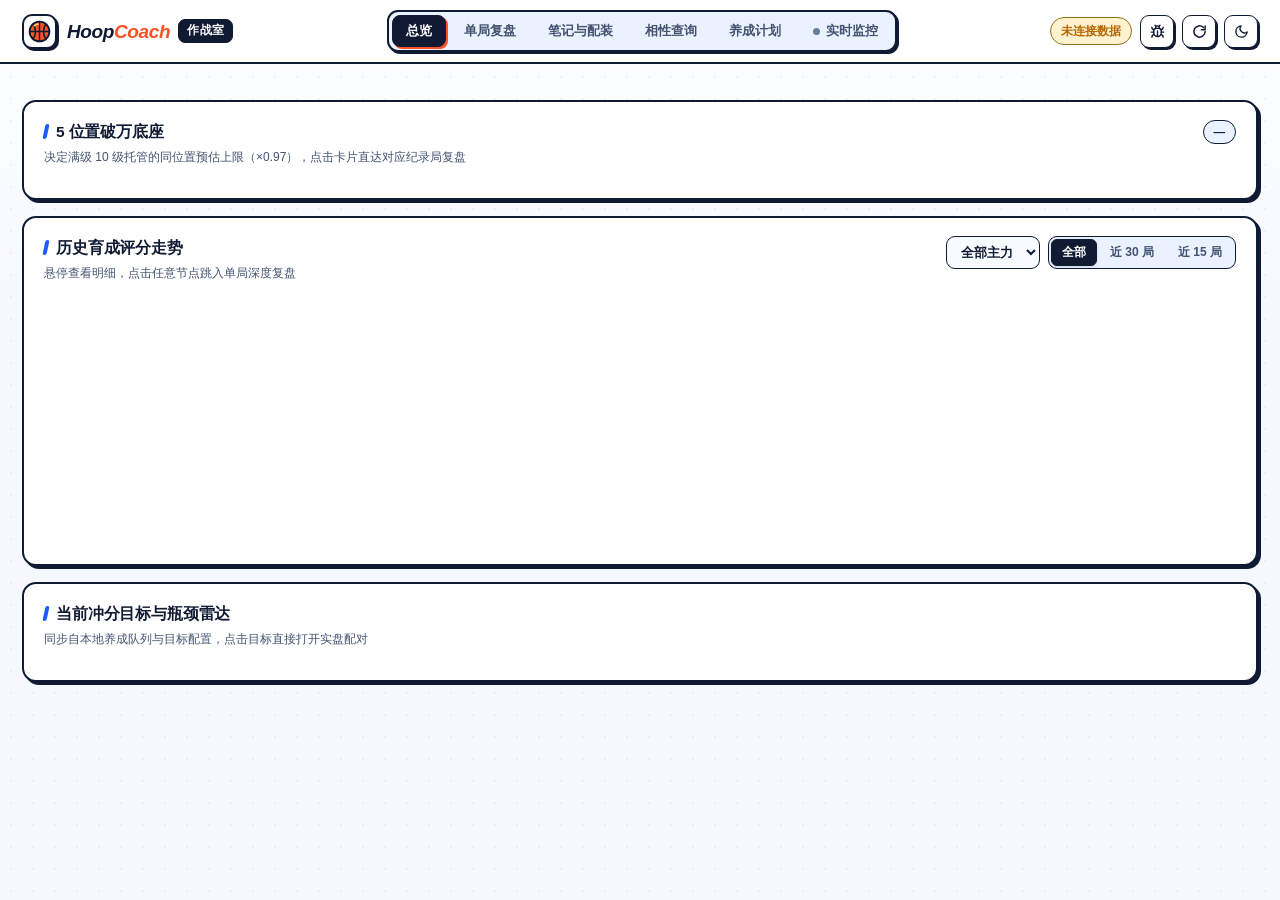
==== commit 9c201b69: "release: v0.11.1 修复 4 项实机反馈 Bug + 升级免登直投反馈与超级现场诊断包： 1. 修复作战室战绩评分误采队伍总评价/PVP 排名(18000+)问题，旧档自动重算自愈； 2" ====
--- a/dashboard/index.html
+++ b/dashboard/index.html
@@ -52,6 +52,21 @@
 
       <div class="topbar-actions">
         <span class="conn-badge" id="conn-badge">连接中…</span>
+        <button id="btn-export-diag" class="icon-btn" type="button" title="导出脱敏战绩与日志诊断包（遇到数据异常时点此导出发给开发者）" aria-label="导出脱敏诊断包">
+          <svg width="15" height="15" viewBox="0 0 24 24" fill="none" stroke="currentColor" stroke-width="2.2" stroke-linecap="round" stroke-linejoin="round" aria-hidden="true">
+            <path d="M8 2l1.88 1.88" />
+            <path d="M14.12 3.88L16 2" />
+            <path d="M9 7.13v-1a3.003 3.003 0 1 1 6 0v1" />
+            <path d="M12 20c-3.3 0-6-2.7-6-6v-3a4 4 0 0 1 4-4h4a4 4 0 0 1 4 4v3c0 3.3-2.7 6-6 6" />
+            <path d="M12 20v-9" />
+            <path d="M6.53 9C4.6 8.8 3 7.1 3 5" />
+            <path d="M6 13H2" />
+            <path d="M3 21c0-2.1 1.7-3.9 3.8-4" />
+            <path d="M20.97 5c0 2.1-1.6 3.8-3.5 4" />
+            <path d="M22 13h-4" />
+            <path d="M17.2 17c2.1.1 3.8 1.9 3.8 4" />
+          </svg>
+        </button>
         <button id="btn-refresh-all" class="icon-btn" type="button" title="重新加载本地归档与快照" aria-label="重新加载本地归档与快照">
           <svg width="15" height="15" viewBox="0 0 24 24" fill="none" stroke="currentColor" stroke-width="2.4" stroke-linecap="round" stroke-linejoin="round" aria-hidden="true">
             <path d="M21 12a9 9 0 1 1-2.64-6.36" />
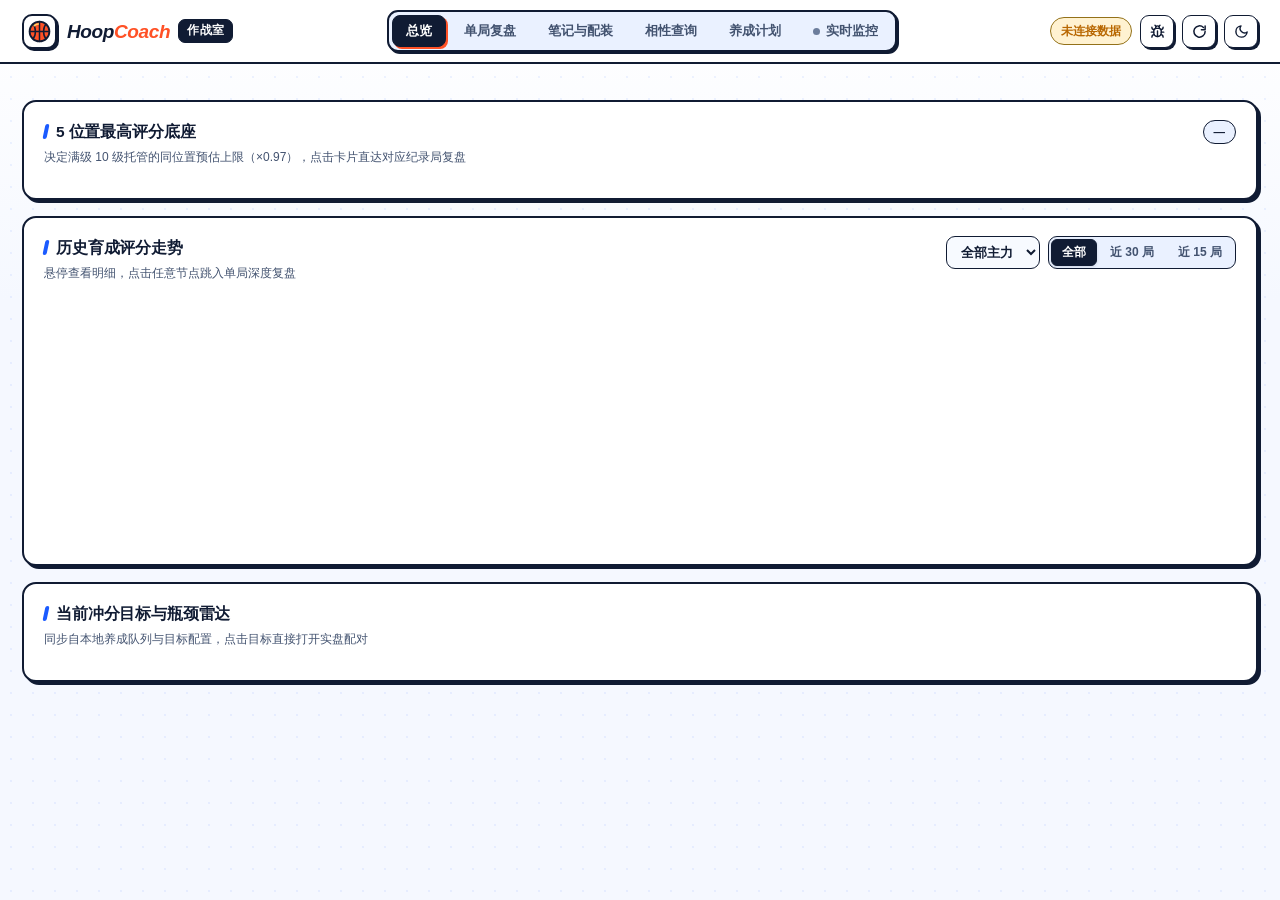
==== commit 1a0dbf41: "release: v0.11.2 1. 修复 Windows 新用户开箱无法自动识别已有角色（★）、自备/借用笔记与自有器材池的问题：接通控制台（启动/选目录/扫战绩/开作战室）与作战室后端（启动/刷" ====
--- a/dashboard/index.html
+++ b/dashboard/index.html
@@ -86,10 +86,10 @@
       <section class="panel">
         <div class="panel-head">
           <div>
-            <h2 class="panel-title">5 位置破万底座</h2>
+            <h2 class="panel-title">5 位置最高评分底座</h2>
             <p class="panel-sub">决定满级 10 级托管的同位置预估上限（×0.97），点击卡片直达对应纪录局复盘</p>
           </div>
-          <span class="pill" id="pos-10k-summary">—</span>
+          <span class="pill" id="pos-base-summary">—</span>
         </div>
         <div class="pos-grid" id="overview-positions"></div>
       </section>
@@ -140,9 +140,9 @@
               <select id="run-char-filter" class="ctrl-select grow">
                 <option value="">全部角色</option>
               </select>
-              <label class="chk-pill">
-                <input type="checkbox" id="run-only-10k" />
-                <span>破万</span>
+              <label class="chk-pill" title="按最终评分从高到低排序">
+                <input type="checkbox" id="run-sort-rank" />
+                <span>高分优先</span>
               </label>
             </div>
             <div class="compare-bar" id="compare-bar">
@@ -233,35 +233,78 @@
 
     <!-- ==================== 视图 4：笔记相性查询与沙盒 ==================== -->
     <section id="view-compat" class="view-panel">
-      <section class="panel">
-        <div class="panel-head">
-          <div>
-            <h2 class="panel-title">笔记相性试算沙盒（A + B ➔ 主力 C）</h2>
-            <p class="panel-sub">点任意槽位支持中文 / 拼音首字母 / 位置 / 学校极速秒搜，也可直接带入你本地的自备与好友真实笔记</p>
-          </div>
-          <div class="head-controls">
-            <button id="btn-compat-autofill" class="action-btn action-btn-primary" type="button">★ 填手头最优</button>
-            <button id="btn-compat-swap" class="action-btn" type="button" title="互换笔记槽位 A 与 B">⇄ 互换</button>
-            <button id="btn-compat-clear" class="action-btn" type="button">清空 A/B</button>
-          </div>
-        </div>
-
-        <div class="compat-sandbox-grid" id="compat-sandbox-slots"></div>
-        <div class="compat-result-bar" id="compat-result-bar"></div>
-      </section>
-
-      <section class="panel">
-        <div class="panel-head">
-          <div class="seg" id="compat-mode-seg">
-            <button type="button" class="seg-btn active" data-cmode="forward">◆ 正查：谁最搭当前主力</button>
-            <button type="button" class="seg-btn" data-cmode="reverse">▸ 反查：单笔记 / 角色激活谁</button>
-            <button type="button" class="seg-btn" data-cmode="breeding">★ 黄金三角 &amp; 刷笔记枢纽</button>
-          </div>
-          <span class="panel-sub" id="compat-mode-hint">点击卡片智能填入沙盒槽位，省去下拉翻找</span>
-        </div>
-
-        <div id="compat-workspace-body"></div>
-      </section>
+      <div class="panel compat-mode-bar">
+        <div class="compat-mode-tabs" id="compat-mode-seg" role="tablist" aria-label="相性查询工作台模式">
+          <button type="button" class="compat-mode-btn active" data-cmode="forward" role="tab" aria-selected="true">
+            <span class="compat-mode-title">◆ 配对试算（正查）</span>
+            <span class="compat-mode-desc">选主力 C · 试算双笔记 A+B 与搭档墙</span>
+          </button>
+          <button type="button" class="compat-mode-btn" data-cmode="reverse" role="tab" aria-selected="false">
+            <span class="compat-mode-title">▸ 单卡反查</span>
+            <span class="compat-mode-desc">选单本笔记 / 角色 · 反查激活谁</span>
+          </button>
+          <button type="button" class="compat-mode-btn" data-cmode="breeding" role="tab" aria-selected="false">
+            <span class="compat-mode-title">★ 黄金三角 &amp; 枢纽</span>
+            <span class="compat-mode-desc">全局互刷彩闭环 · 种马枢纽与铺路</span>
+          </button>
+        </div>
+      </div>
+
+      <!-- 模式 1：配对试算（正查：沙盒 + 搭档墙合为一体） -->
+      <div id="compat-pane-forward" class="compat-pane active">
+        <section class="panel">
+          <div class="panel-head">
+            <div>
+              <h2 class="panel-title">笔记相性试算沙盒（主力 C ⟵ 笔记 A + 笔记 B）</h2>
+              <p class="panel-sub">点任意槽位支持中文 / 拼音首字母 / 位置 / 学校极速秒搜，也可直接带入你本地的自备与好友真实笔记</p>
+            </div>
+            <div class="head-controls">
+              <button id="btn-compat-autofill" class="action-btn action-btn-primary" type="button">★ 填手头最优</button>
+              <button id="btn-compat-swap" class="action-btn" type="button" title="互换笔记槽位 A 与 B">⇄ 互换</button>
+              <button id="btn-compat-clear" class="action-btn" type="button">清空 A/B</button>
+            </div>
+          </div>
+
+          <div class="compat-sandbox-grid" id="compat-sandbox-slots"></div>
+          <div class="compat-result-bar" id="compat-result-bar"></div>
+        </section>
+
+        <section class="panel">
+          <div class="panel-head">
+            <div>
+              <h2 class="panel-title" id="compat-forward-title">谁最搭当前主力</h2>
+              <p class="panel-sub" id="compat-forward-sub">按基础关系分降序，点击卡片智能填入上方槽位 A/B；自动训练刷彩优先选【同位刷彩】</p>
+            </div>
+          </div>
+          <div id="compat-forward-body"></div>
+        </section>
+      </div>
+
+      <!-- 模式 2：单卡反查（顶格展开独立工作台） -->
+      <div id="compat-pane-reverse" class="compat-pane">
+        <section class="panel">
+          <div class="panel-head">
+            <div>
+              <h2 class="panel-title">单笔记 / 角色反查：它能激活谁</h2>
+              <p class="panel-sub">选一本真实笔记或任意角色，反查它搭配自备 / 好友笔记能把谁推上 30【优】/ 40 满档 / 45【极】</p>
+            </div>
+          </div>
+          <div id="compat-reverse-body"></div>
+        </section>
+      </div>
+
+      <!-- 模式 3：黄金三角 & 枢纽规划（全局宏观视角） -->
+      <div id="compat-pane-breeding" class="compat-pane">
+        <section class="panel">
+          <div class="panel-head">
+            <div>
+              <h2 class="panel-title">黄金三角互哺圈 &amp; 刷笔记枢纽规划</h2>
+              <p class="panel-sub">基于全图鉴关系矩阵与你的本地笔记池，一键定位 3 人永动互刷彩笔记闭环与下一步最值得练的枢纽种马</p>
+            </div>
+          </div>
+          <div id="compat-breeding-body"></div>
+        </section>
+      </div>
     </section>
 
     <!-- ==================== 视图 4.5：养成计划与专题攻略 ==================== -->
--- a/dashboard/css/style.css
+++ b/dashboard/css/style.css
@@ -62,11 +62,11 @@
   --chart-grad-top: rgba(27, 92, 255, 0.22);
   --chart-grad-bot: rgba(27, 92, 255, 0.02);
   --chart-dot-stroke: #ffffff;
-  --chart-10k-line: #e68a00;
-  --chart-10k-label: #b86700;
-  --chart-10k-dot: #ff8a00;
-  --chart-10k-dot-stroke: #101b33;
-  --chart-10k-pill-bg: #fff4d1;
+  --chart-ref-line: #e68a00;
+  --chart-ref-label: #b86700;
+  --chart-ref-pill-bg: #fff4d1;
+  --chart-peak-dot: #ff8a00;
+  --chart-peak-dot-stroke: #101b33;
 
   --console-bg: #111b31;
   --console-text: #dce7ff;
@@ -135,11 +135,11 @@
   --chart-grad-top: rgba(77, 141, 255, 0.30);
   --chart-grad-bot: rgba(77, 141, 255, 0.02);
   --chart-dot-stroke: #131f38;
-  --chart-10k-line: #ffb703;
-  --chart-10k-label: #ffc83d;
-  --chart-10k-dot: #ffb703;
-  --chart-10k-dot-stroke: #131f38;
-  --chart-10k-pill-bg: rgba(255, 183, 3, 0.18);
+  --chart-ref-line: #ffb703;
+  --chart-ref-label: #ffc83d;
+  --chart-ref-pill-bg: rgba(255, 183, 3, 0.18);
+  --chart-peak-dot: #ffb703;
+  --chart-peak-dot-stroke: #131f38;
 
   --console-bg: #091020;
   --console-text: #c9daf7;
@@ -620,7 +620,7 @@
 .badge-accent { background: var(--accent-soft); color: var(--accent);    border-color: color-mix(in srgb, var(--accent) 36%, transparent); }
 .badge-purple { background: var(--purple-soft); color: var(--purple);    border-color: color-mix(in srgb, var(--purple) 36%, transparent); }
 
-/* 冠军金 破万专属徽章 */
+/* 冠军金 纪录专属徽章 */
 .badge-champ {
   background: var(--gold-grad);
   color: #101b33;
@@ -794,21 +794,28 @@
   background: var(--surface);
 }
 
-.pos-card.is-10k {
+.pos-card.is-best {
   background: var(--champ-bg);
   border-color: color-mix(in srgb, var(--gold) 70%, var(--border-strong));
 }
 
-.pos-card.is-10k::before {
+.pos-card.is-best::before {
   background: var(--gold-grad);
 }
 
-.pos-card.need-10k {
-  border-color: color-mix(in srgb, var(--orange) 60%, var(--border-strong));
-}
-
-.pos-card.need-10k::before {
-  background: linear-gradient(90deg, var(--orange), var(--gold));
+.pos-card.is-empty {
+  opacity: 0.72;
+  cursor: default;
+}
+
+.pos-card.is-empty::before {
+  background: var(--border-strong);
+}
+
+.pos-card.is-empty:hover {
+  transform: none;
+  box-shadow: none;
+  background: var(--surface-3);
 }
 
 .pos-top {
@@ -842,7 +849,7 @@
   letter-spacing: -0.02em;
 }
 
-.pos-card.is-10k .pos-score {
+.pos-card.is-best .pos-score {
   color: var(--gold-text);
 }
 
@@ -865,15 +872,11 @@
 .pos-bar-fill {
   height: 100%;
   border-radius: 999px;
-  background: var(--mint);
-}
-
-.pos-card.is-10k .pos-bar-fill {
+  background: linear-gradient(90deg, var(--accent), var(--sky));
+}
+
+.pos-card.is-best .pos-bar-fill {
   background: var(--gold-grad);
-}
-
-.pos-card.need-10k .pos-bar-fill {
-  background: linear-gradient(90deg, var(--orange), var(--gold));
 }
 
 .pos-foot {
@@ -1105,7 +1108,7 @@
   font-size: 14.5px;
 }
 
-.run-item-score.is-10k {
+.run-item-score.is-record {
   color: var(--gold-text);
 }
 
@@ -1147,7 +1150,7 @@
   line-height: 1;
 }
 
-.run-hero-score.is-10k {
+.run-hero-score.is-record {
   color: var(--gold-text);
 }
 
@@ -1584,6 +1587,72 @@
 }
 
 /* ---------- 视图 4：笔记相性查询与极速选人 ---------- */
+.compat-mode-bar {
+  padding: 10px 12px;
+}
+
+.compat-mode-tabs {
+  display: grid;
+  grid-template-columns: repeat(3, minmax(0, 1fr));
+  gap: 10px;
+}
+
+.compat-mode-btn {
+  appearance: none;
+  border: 1.5px solid var(--border);
+  background: var(--surface-3);
+  color: var(--text);
+  border-radius: 11px;
+  padding: 10px 14px;
+  text-align: left;
+  cursor: pointer;
+  display: flex;
+  flex-direction: column;
+  gap: 3px;
+  transition: background 0.14s, border-color 0.14s, transform 0.12s, box-shadow 0.14s;
+}
+
+.compat-mode-btn:hover {
+  background: var(--surface-2);
+  border-color: var(--border-strong);
+  transform: translateY(-1px);
+}
+
+.compat-mode-btn.active {
+  background: var(--nav-active-bg);
+  color: var(--nav-active-text);
+  border-color: var(--border-strong);
+  box-shadow: var(--nav-active-shadow);
+}
+
+.compat-mode-title {
+  font-size: 13.5px;
+  font-weight: 800;
+  letter-spacing: -0.01em;
+  line-height: 1.25;
+}
+
+.compat-mode-desc {
+  font-size: 11.5px;
+  font-weight: 600;
+  color: var(--text-muted);
+  line-height: 1.3;
+}
+
+.compat-mode-btn.active .compat-mode-desc {
+  color: rgba(255, 255, 255, 0.78);
+}
+
+.compat-pane {
+  display: none;
+  flex-direction: column;
+  gap: 16px;
+}
+
+.compat-pane.active {
+  display: flex;
+}
+
 .compat-sandbox-grid {
   display: grid;
   grid-template-columns: minmax(0, 1.05fr) 26px minmax(0, 1fr) minmax(0, 1fr);
@@ -2119,6 +2188,10 @@
   margin-bottom: 16px;
 }
 
+.reverse-split.is-single {
+  grid-template-columns: 1fr;
+}
+
 /* 黄金三角与铺路 */
 .triangle-grid {
   display: grid;
@@ -2592,6 +2665,7 @@
   .runs-layout, .plans-layout { grid-template-columns: 1fr; }
   .runs-sidebar, .plans-sidebar { position: static; max-height: 360px; }
   .planner-grid, .live-grid, .reverse-split { grid-template-columns: 1fr; }
+  .compat-mode-tabs { grid-template-columns: 1fr; }
   .compat-sandbox-grid { grid-template-columns: 1fr; }
   .compat-arrow { display: none; }
 }
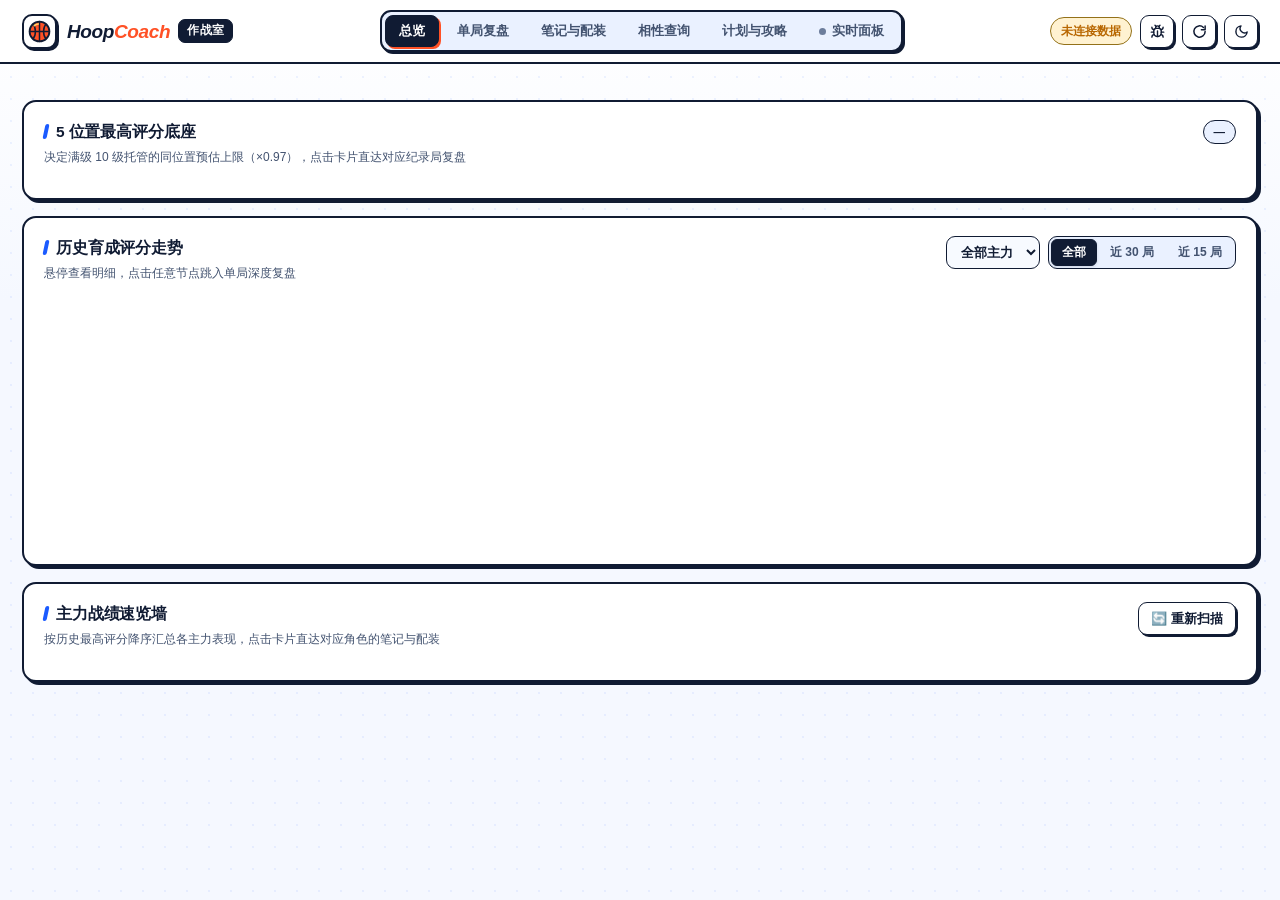
==== commit ddc5055b: "release: v0.12.0 HoopCoach v0.12.0 — 体验全面升级 & 社区共建版  - 新手上手与报错体验升级：新增「上手与角标图例」、启动器目录引导与首次自动扫局同步、流派与焦" ====
--- a/dashboard/index.html
+++ b/dashboard/index.html
@@ -44,9 +44,9 @@
         <button class="nav-btn" data-view="runs" role="tab" aria-selected="false" type="button">单局复盘</button>
         <button class="nav-btn" data-view="box" role="tab" aria-selected="false" type="button">笔记与配装</button>
         <button class="nav-btn" data-view="compat" role="tab" aria-selected="false" type="button">相性查询</button>
-        <button class="nav-btn" data-view="plans" role="tab" aria-selected="false" type="button">养成计划</button>
+        <button class="nav-btn" data-view="plans" role="tab" aria-selected="false" type="button">计划与攻略</button>
         <button class="nav-btn" data-view="live" role="tab" aria-selected="false" type="button">
-          <span class="live-indicator" id="nav-live-dot"></span>实时监控
+          <span class="live-indicator" id="nav-live-dot"></span>实时面板
         </button>
       </nav>
 
@@ -117,14 +117,18 @@
         </div>
       </section>
 
-      <section class="panel">
+      <section class="panel" id="overview-bottom-panel">
         <div class="panel-head">
           <div>
-            <h2 class="panel-title">当前冲分目标与瓶颈雷达</h2>
-            <p class="panel-sub">同步自本地养成队列与目标配置，点击目标直接打开实盘配对</p>
-          </div>
-          <span class="panel-sub" id="overview-updated"></span>
-        </div>
+            <h2 class="panel-title" id="overview-bottom-title">主力战绩速览墙</h2>
+            <p class="panel-sub" id="overview-bottom-sub">按历史最高评分降序汇总各主力表现，点击卡片直达对应角色的笔记与配装</p>
+          </div>
+          <div class="head-controls">
+            <span class="panel-sub" id="overview-updated"></span>
+            <button id="btn-overview-scan" class="action-btn" type="button" title="扫描本地游戏日志并同步战绩与角色/笔记/器材池">🔄 重新扫描</button>
+          </div>
+        </div>
+        <div id="overview-sync-bar"></div>
         <div id="overview-warnings"></div>
         <div class="goal-grid" id="overview-bottlenecks"></div>
       </section>
@@ -307,27 +311,41 @@
       </div>
     </section>
 
-    <!-- ==================== 视图 4.5：养成计划与专题攻略 ==================== -->
+    <!-- ==================== 视图 4.5：计划与攻略（含可选 AI 协作区） ==================== -->
     <section id="view-plans" class="view-panel">
       <div class="plans-layout">
         <aside class="panel plans-sidebar">
           <div class="panel-head" style="margin-bottom:10px">
             <div>
-              <h2 class="panel-title">计划与攻略目录</h2>
-              <p class="panel-sub">自动收录本地养成计划与专题攻略</p>
+              <h2 class="panel-title">计划与攻略</h2>
+              <p class="panel-sub">上手速查、专题攻略与个人养成计划</p>
             </div>
             <span class="pill" id="plans-count-pill">0 份</span>
           </div>
           <div class="plans-list" id="plans-list"></div>
+
+          <details class="ai-collab-box" id="ai-collab-details">
+            <summary class="ai-collab-summary">🤖 用你的 AI Agent 生成专属养成计划（可选）</summary>
+            <div class="ai-collab-body">
+              <p class="ai-collab-desc">
+                如果你平时使用 Claude Code / Cursor / Codex / Antigravity 等 AI 助手，直接把 HoopCoach 文件夹交给它，并复制下方提示词即可：
+              </p>
+              <pre class="ai-collab-prompt" id="ai-collab-prompt-text">请先阅读本目录的 AGENTS.md，再只读分析 data/runs/detailed_runs.json、data/note_pool.json 与 data/equip_pool.json，结合我的历史战绩、已有角色、笔记与 SSR 器材库存，在 docs/my_training_plan.md 生成一份专属的阶段冲分与刷彩笔记计划（顶部按 AGENTS.md 规范写好 plan_tag / plan_status / plan_chars / plan_summary 注释）。</pre>
+              <div class="ai-collab-actions">
+                <button type="button" class="action-btn action-btn-primary" id="btn-copy-ai-prompt">📋 一键复制协作提示词</button>
+                <span class="panel-sub" id="ai-collab-copy-tip">写完后点右上角刷新即可自动渲染</span>
+              </div>
+            </div>
+          </details>
         </aside>
 
         <div class="plans-main" id="plans-detail-area">
-          <div class="panel empty-state">从左侧选择一份养成计划或攻略开始查阅</div>
-        </div>
-      </div>
-    </section>
-
-    <!-- ==================== 视图 5：后台挂机实时监控 ==================== -->
+          <div class="panel empty-state">从左侧选择一份攻略或养成计划开始查阅</div>
+        </div>
+      </div>
+    </section>
+
+    <!-- ==================== 视图 5：实时对局面板 ==================== -->
     <section id="view-live" class="view-panel">
       <section class="panel live-header-panel">
         <div class="live-status-row">
--- a/dashboard/css/style.css
+++ b/dashboard/css/style.css
@@ -391,6 +391,19 @@
   display: inline-flex;
   align-items: center;
   justify-content: center;
+}
+
+@keyframes hc-spin {
+  to { transform: rotate(360deg); }
+}
+
+.icon-btn.is-spinning svg {
+  animation: hc-spin 0.72s linear infinite;
+}
+
+.icon-btn:disabled {
+  opacity: 0.65;
+  cursor: wait;
 }
 
 .action-btn {
@@ -2658,10 +2671,151 @@
   font-weight: 800;
 }
 
+/* ---------- 总览冷启动数据就绪卡 & 同步摘要条 ---------- */
+.readiness-wrap {
+  display: flex;
+  flex-direction: column;
+  gap: 14px;
+}
+
+.readiness-grid {
+  display: grid;
+  grid-template-columns: repeat(5, minmax(0, 1fr));
+  gap: 12px;
+}
+
+.readiness-item {
+  background: var(--surface-2);
+  border: 1.5px solid var(--border);
+  border-radius: var(--radius-sm);
+  padding: 12px 13px;
+  display: flex;
+  flex-direction: column;
+  gap: 6px;
+}
+
+.readiness-item.is-ok {
+  border-color: var(--mint, #12b886);
+  background: var(--surface);
+}
+
+.readiness-top {
+  display: flex;
+  align-items: center;
+  justify-content: space-between;
+  gap: 6px;
+}
+
+.readiness-label {
+  font-size: 12px;
+  font-weight: 700;
+  color: var(--text-muted);
+}
+
+.readiness-val {
+  font-size: 17px;
+  font-weight: 800;
+  color: var(--text);
+}
+
+.readiness-hint {
+  font-size: 11.5px;
+  color: var(--text-dim);
+}
+
+.readiness-actions {
+  display: flex;
+  flex-wrap: wrap;
+  align-items: center;
+  gap: 12px;
+}
+
+.sync-summary-strip {
+  display: flex;
+  flex-wrap: wrap;
+  align-items: center;
+  gap: 12px;
+  padding: 8px 12px;
+  margin-bottom: 12px;
+  border-radius: var(--radius-sm);
+  background: var(--surface-2);
+  border: 1px solid var(--border);
+  font-size: 12.5px;
+  color: var(--text-muted);
+}
+
+.sync-summary-strip strong {
+  color: var(--text);
+}
+
+/* ---------- 计划与攻略：默认折叠的可选 AI Agent 协作区 ---------- */
+.ai-collab-box {
+  margin-top: 14px;
+  border-top: 1.5px dashed var(--border);
+  padding-top: 12px;
+}
+
+.ai-collab-summary {
+  font-size: 12.5px;
+  font-weight: 700;
+  color: var(--text-muted);
+  cursor: pointer;
+  list-style: none;
+  padding: 6px 8px;
+  border-radius: var(--radius-sm);
+  background: var(--surface-2);
+  border: 1px solid var(--border);
+  transition: border-color 0.14s, color 0.14s;
+}
+
+.ai-collab-summary::-webkit-details-marker {
+  display: none;
+}
+
+.ai-collab-summary:hover {
+  border-color: var(--accent);
+  color: var(--accent);
+}
+
+.ai-collab-body {
+  margin-top: 10px;
+  display: flex;
+  flex-direction: column;
+  gap: 8px;
+}
+
+.ai-collab-desc {
+  margin: 0;
+  font-size: 12px;
+  line-height: 1.55;
+  color: var(--text-muted);
+}
+
+.ai-collab-prompt {
+  margin: 0;
+  padding: 9px 10px;
+  border-radius: var(--radius-sm);
+  background: var(--surface-2);
+  border: 1px solid var(--border);
+  font-size: 11.5px;
+  line-height: 1.55;
+  color: var(--text);
+  white-space: pre-wrap;
+  word-break: break-word;
+  font-family: ui-monospace, SFMono-Regular, Menlo, Monaco, Consolas, monospace;
+}
+
+.ai-collab-actions {
+  display: flex;
+  flex-direction: column;
+  gap: 6px;
+}
+
 /* ---------- 响应式 ---------- */
 @media (max-width: 1080px) {
   .kpi-grid { grid-template-columns: repeat(2, minmax(0, 1fr)); }
   .pos-grid { grid-template-columns: repeat(3, minmax(0, 1fr)); }
+  .readiness-grid { grid-template-columns: repeat(2, minmax(0, 1fr)); }
   .runs-layout, .plans-layout { grid-template-columns: 1fr; }
   .runs-sidebar, .plans-sidebar { position: static; max-height: 360px; }
   .planner-grid, .live-grid, .reverse-split { grid-template-columns: 1fr; }
